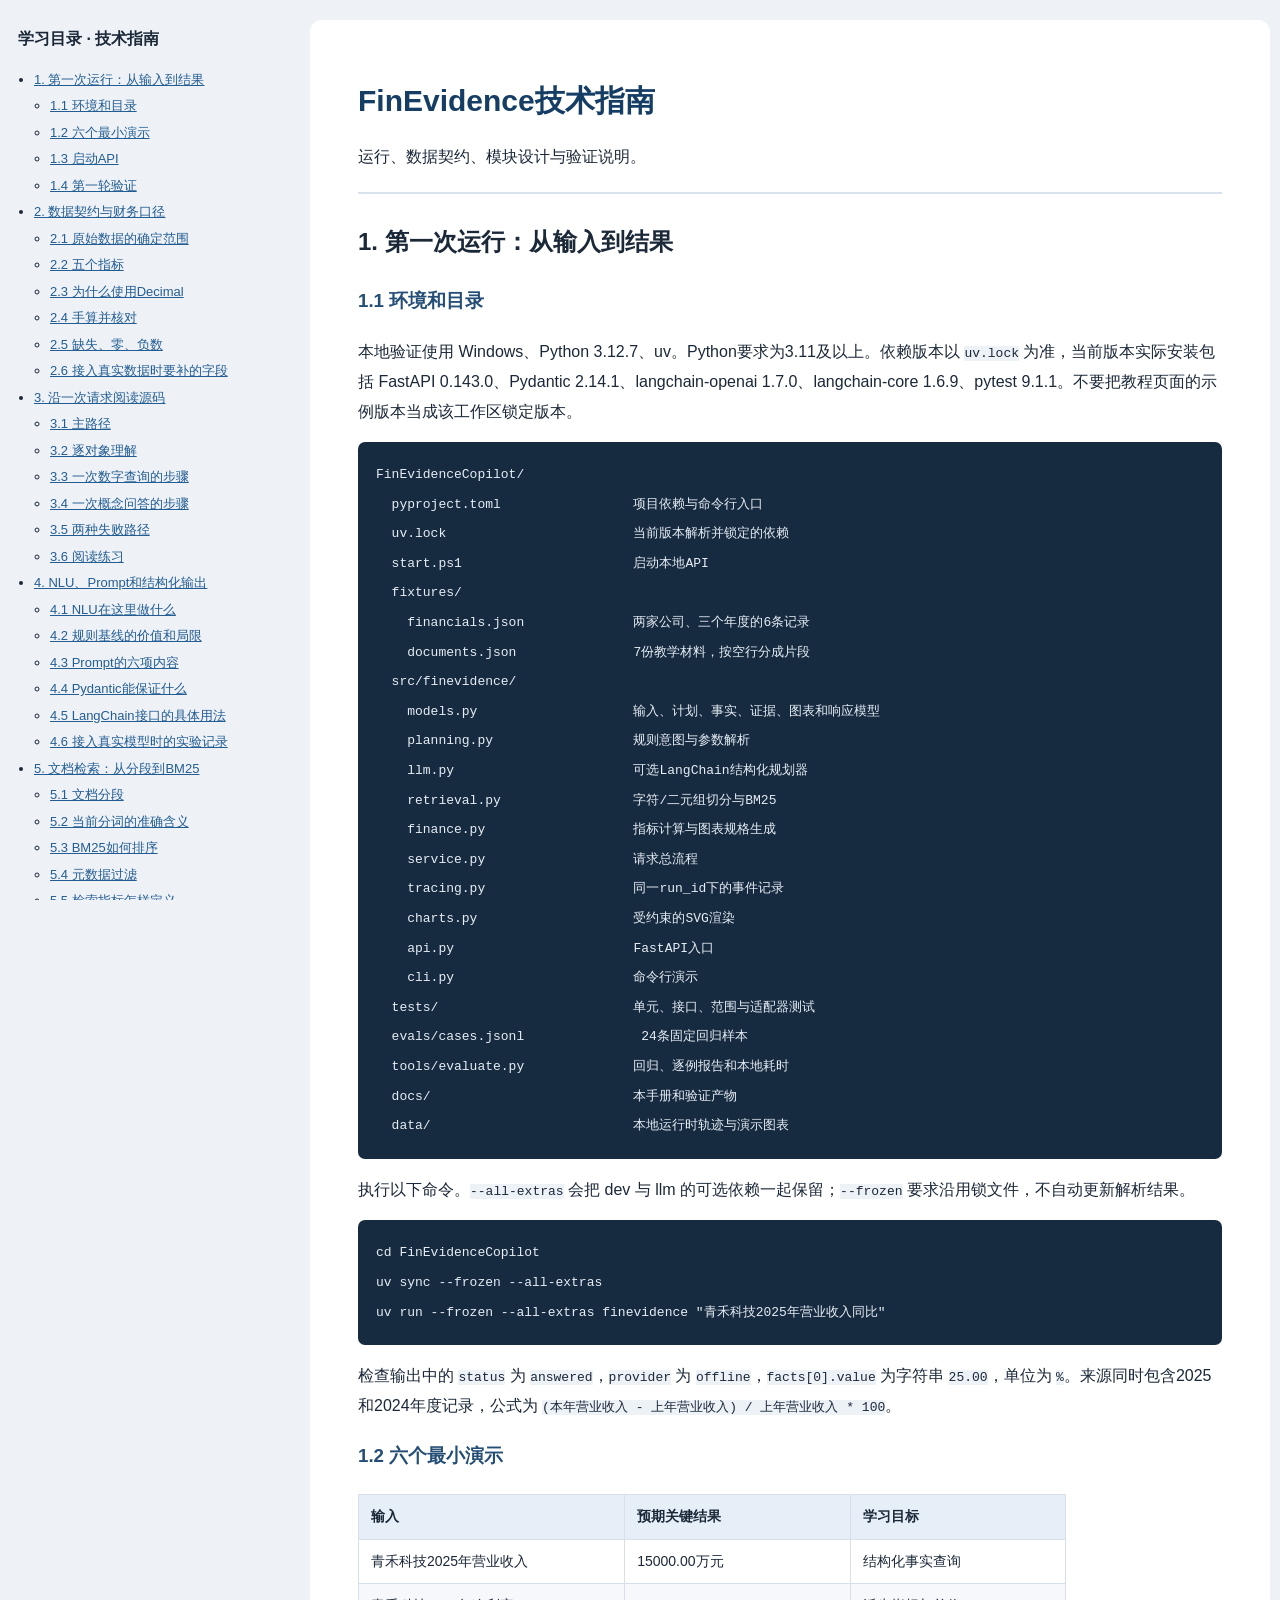
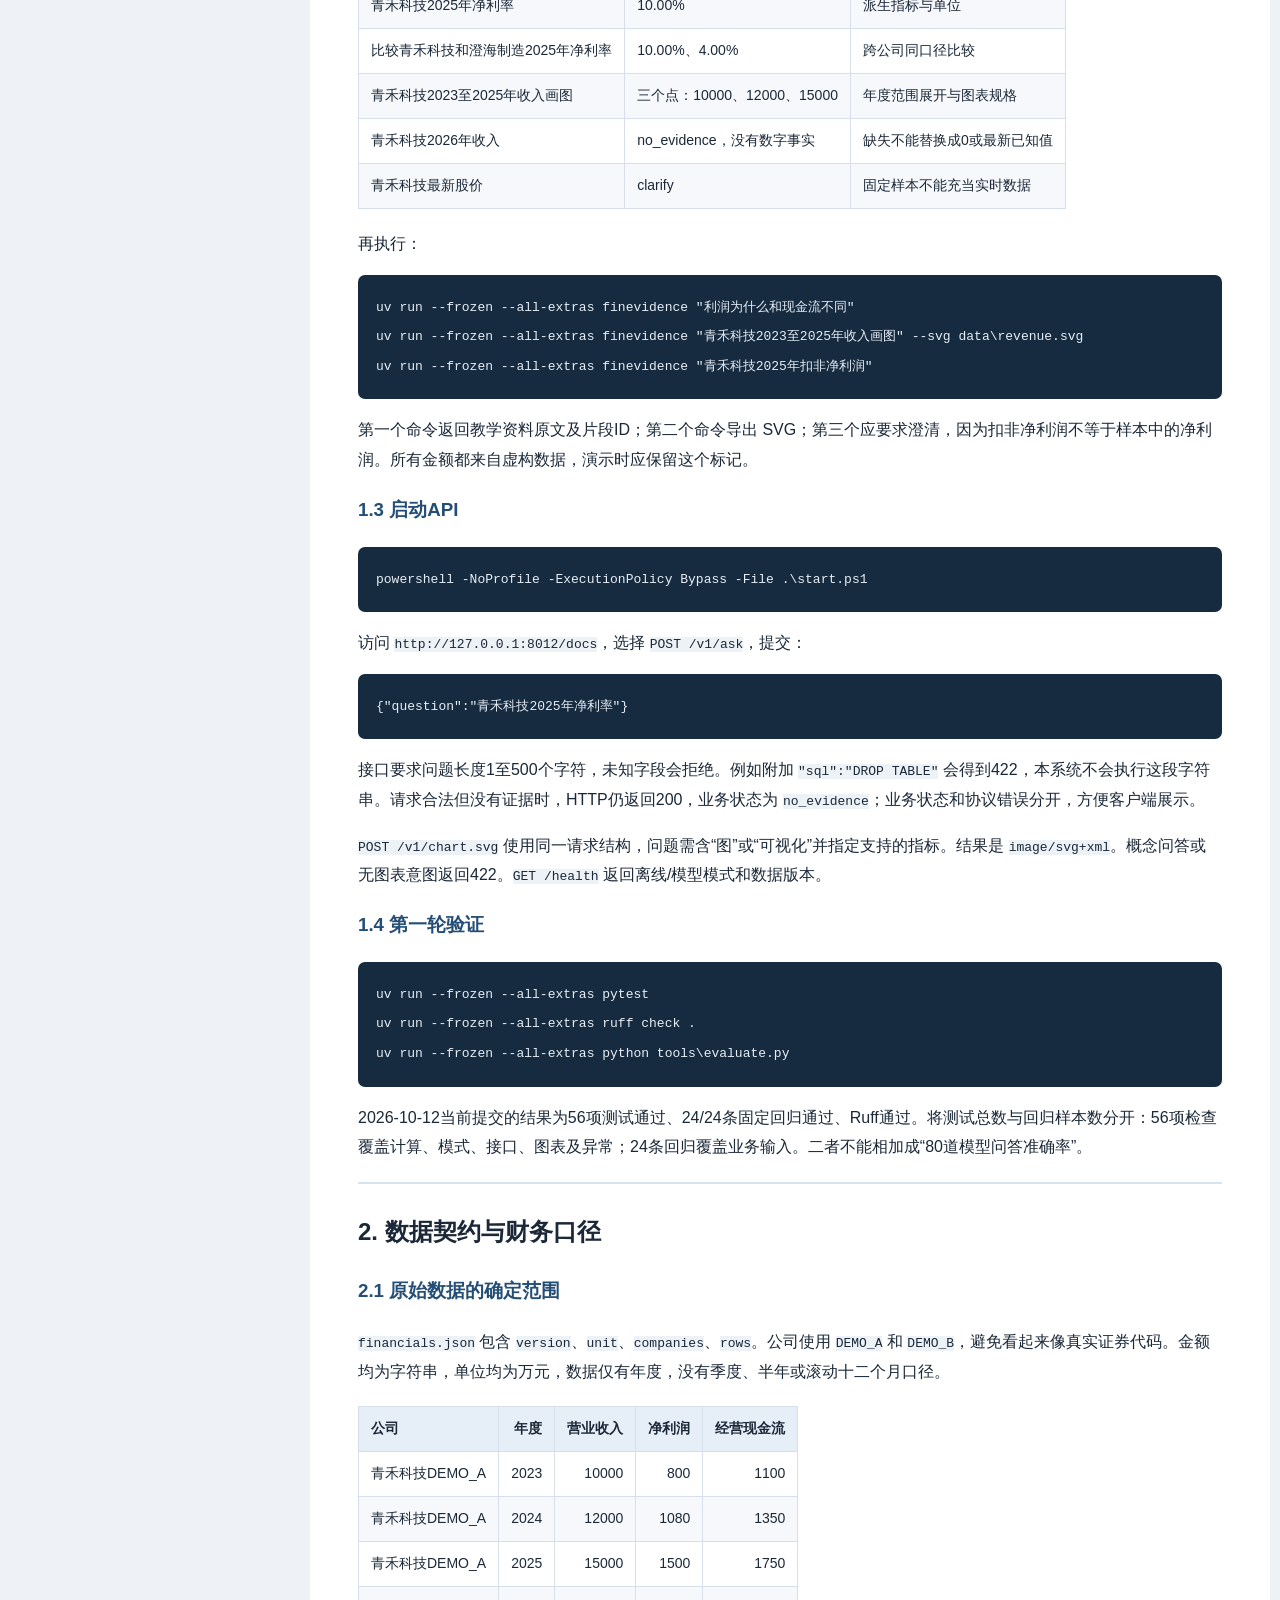
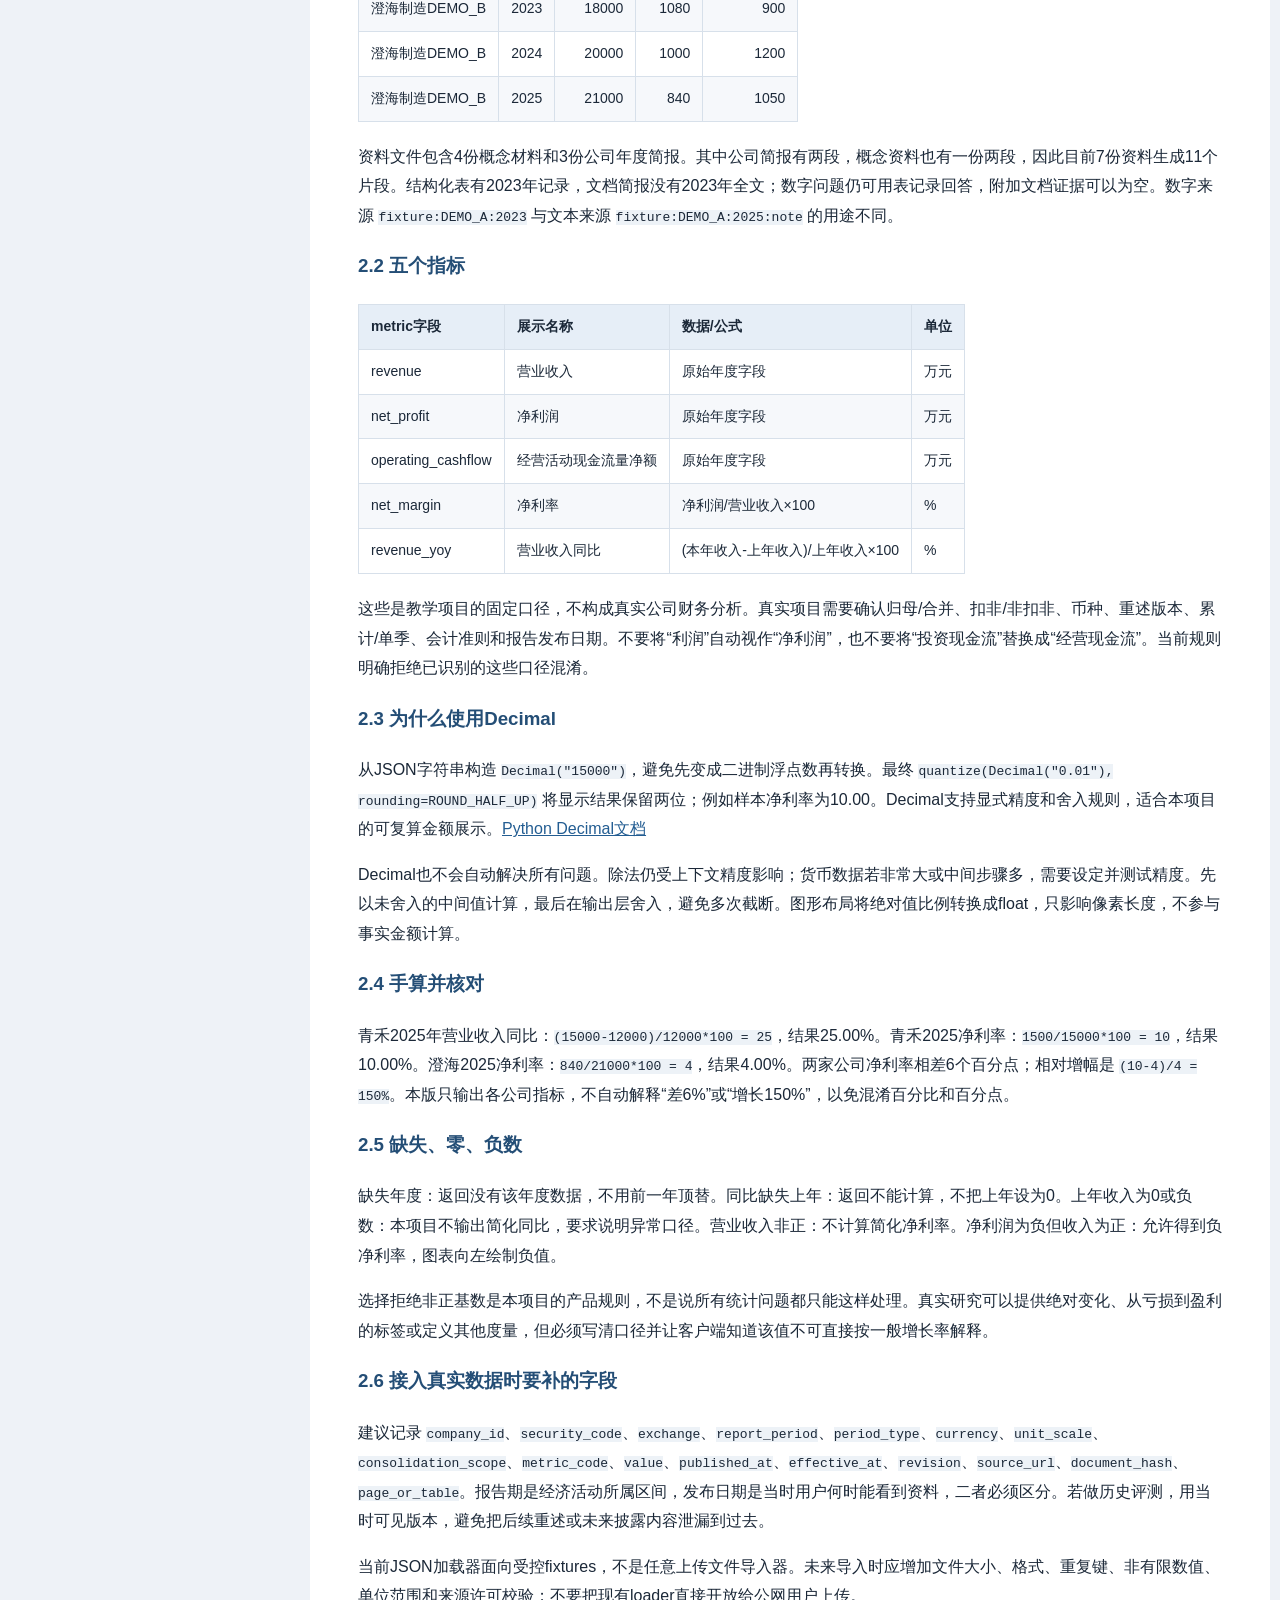
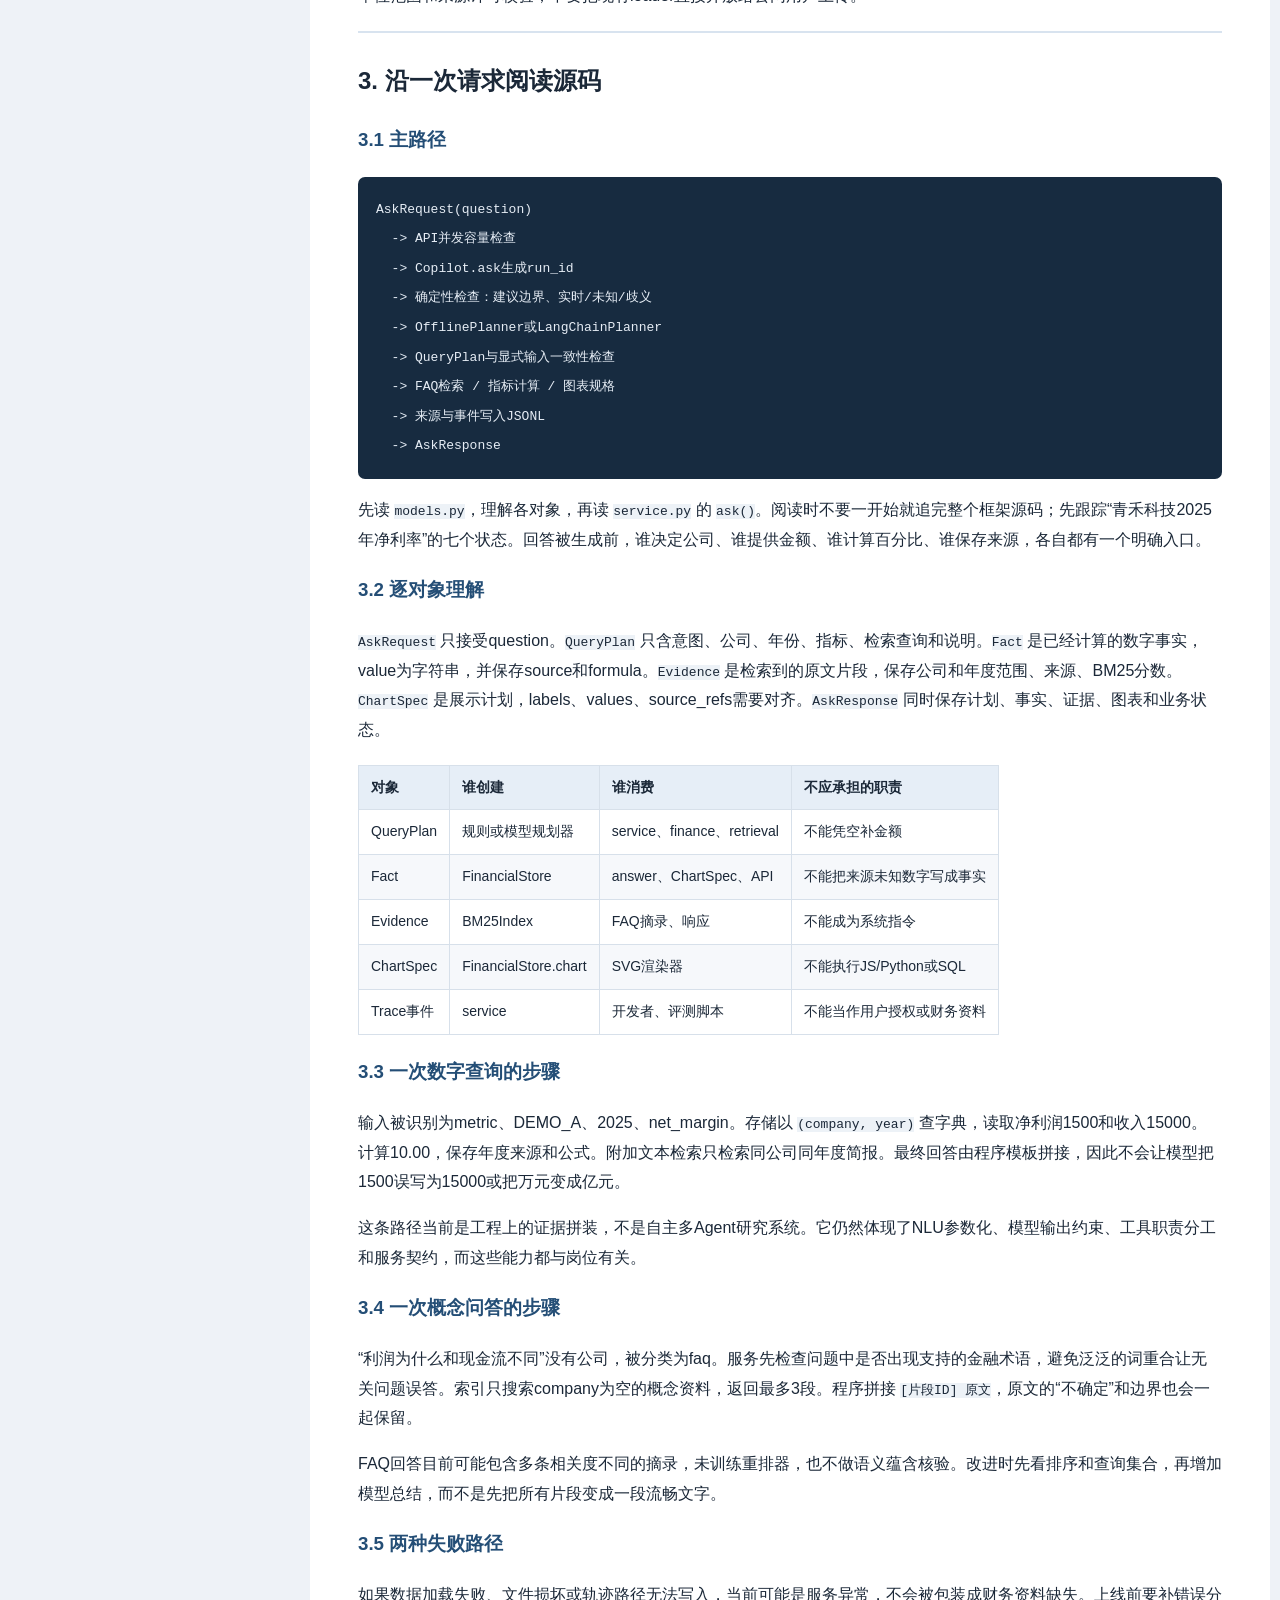
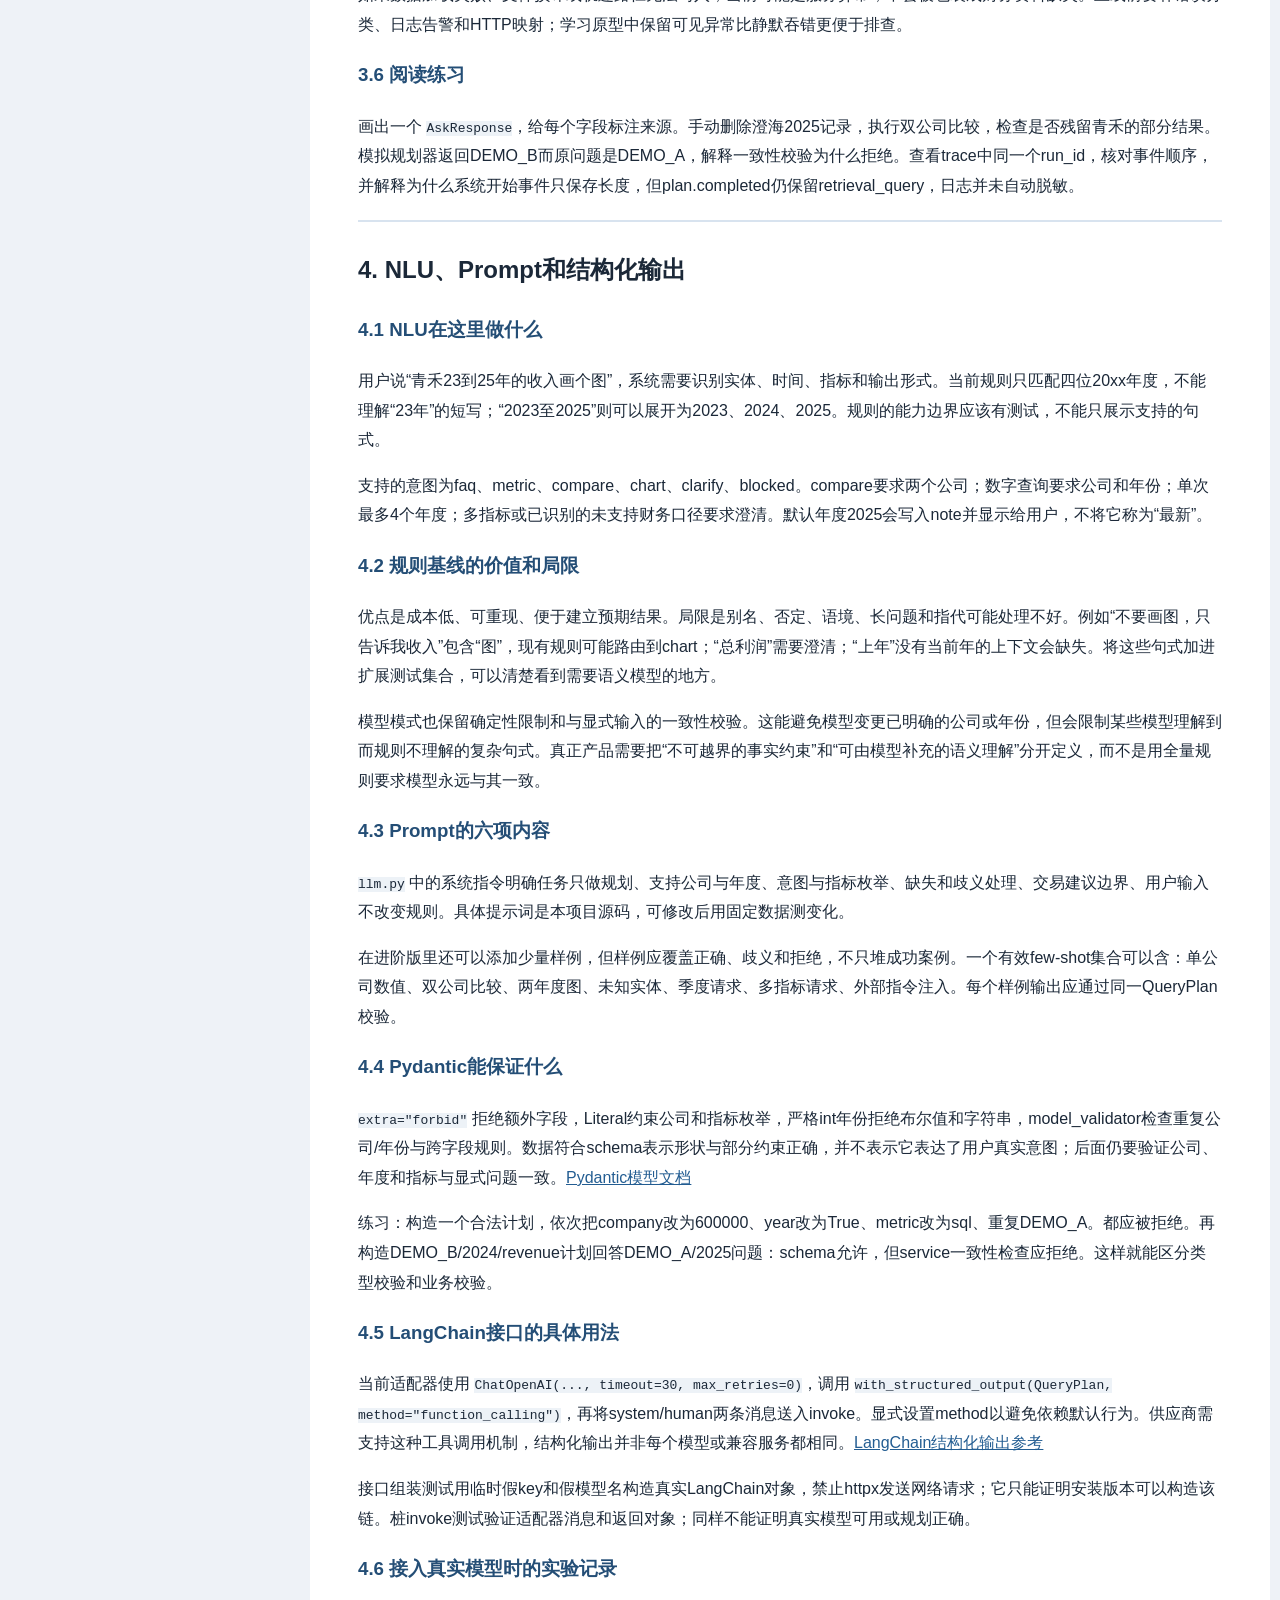
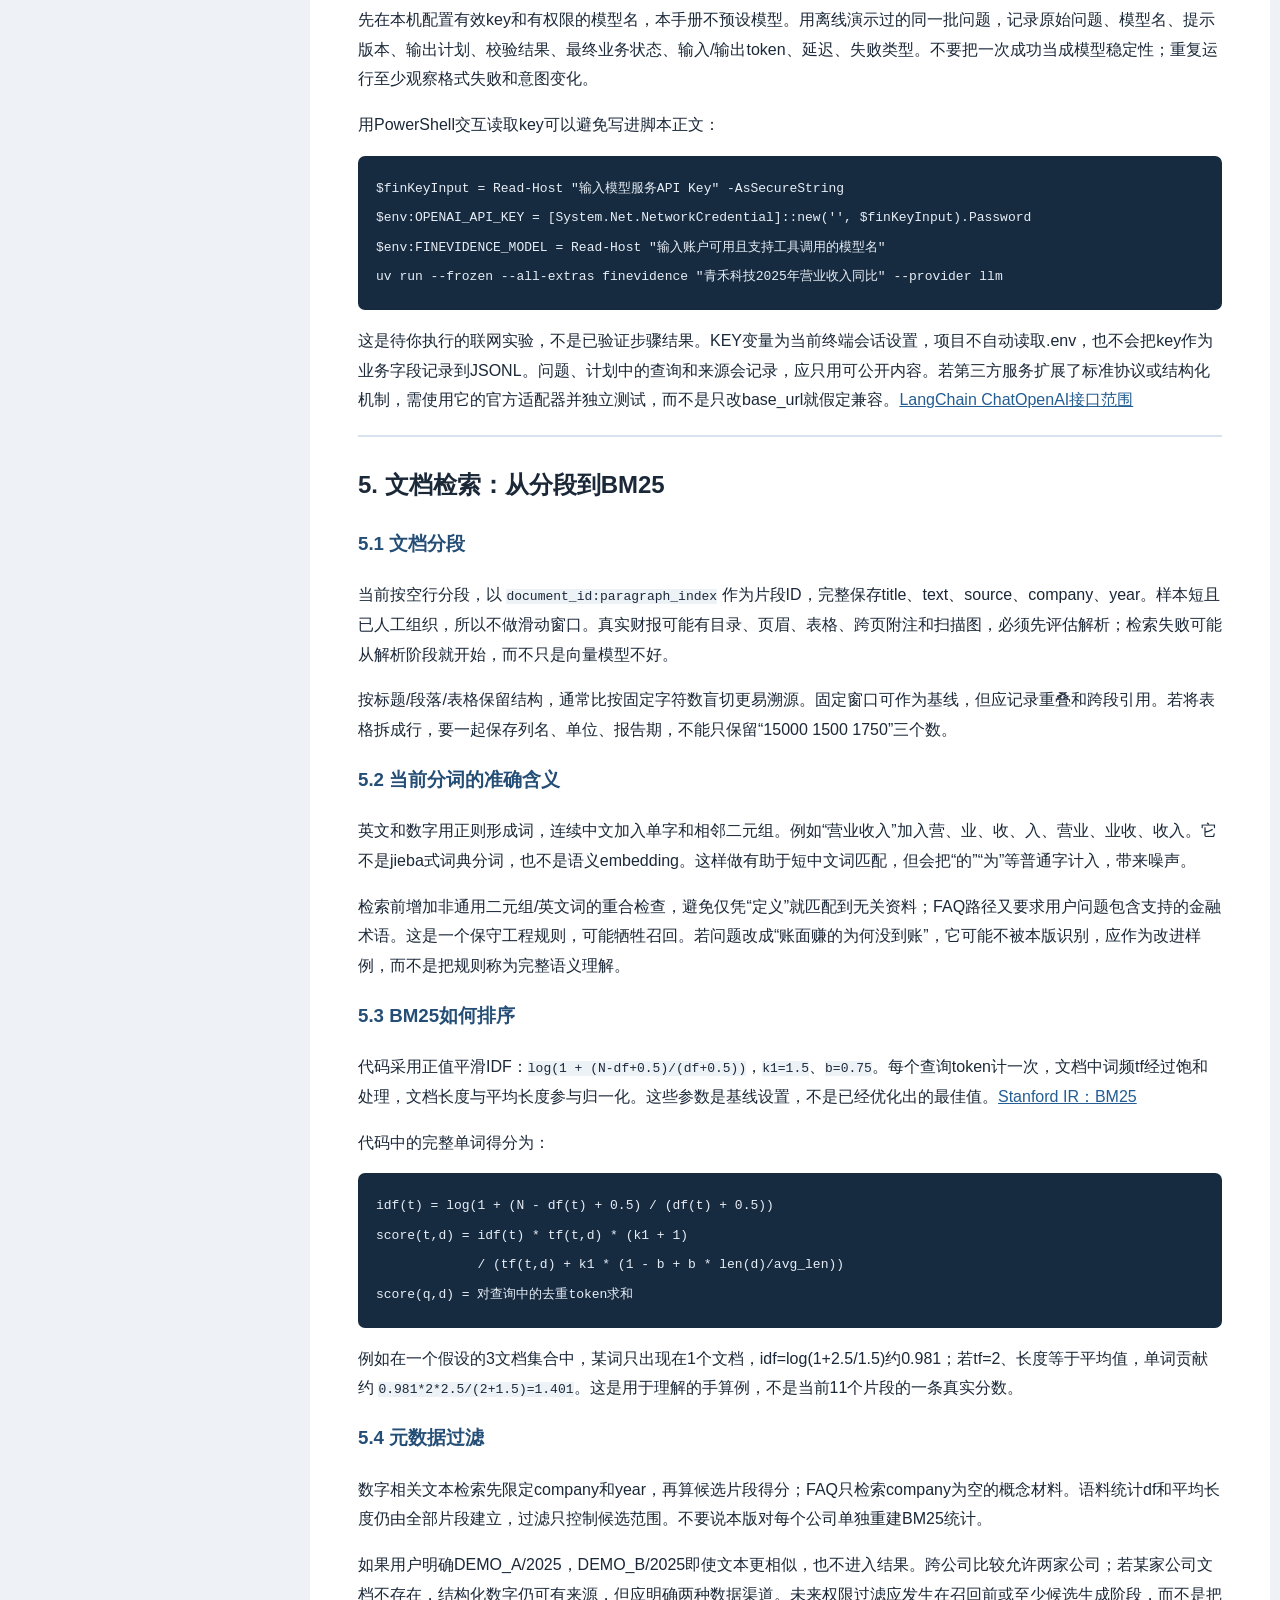
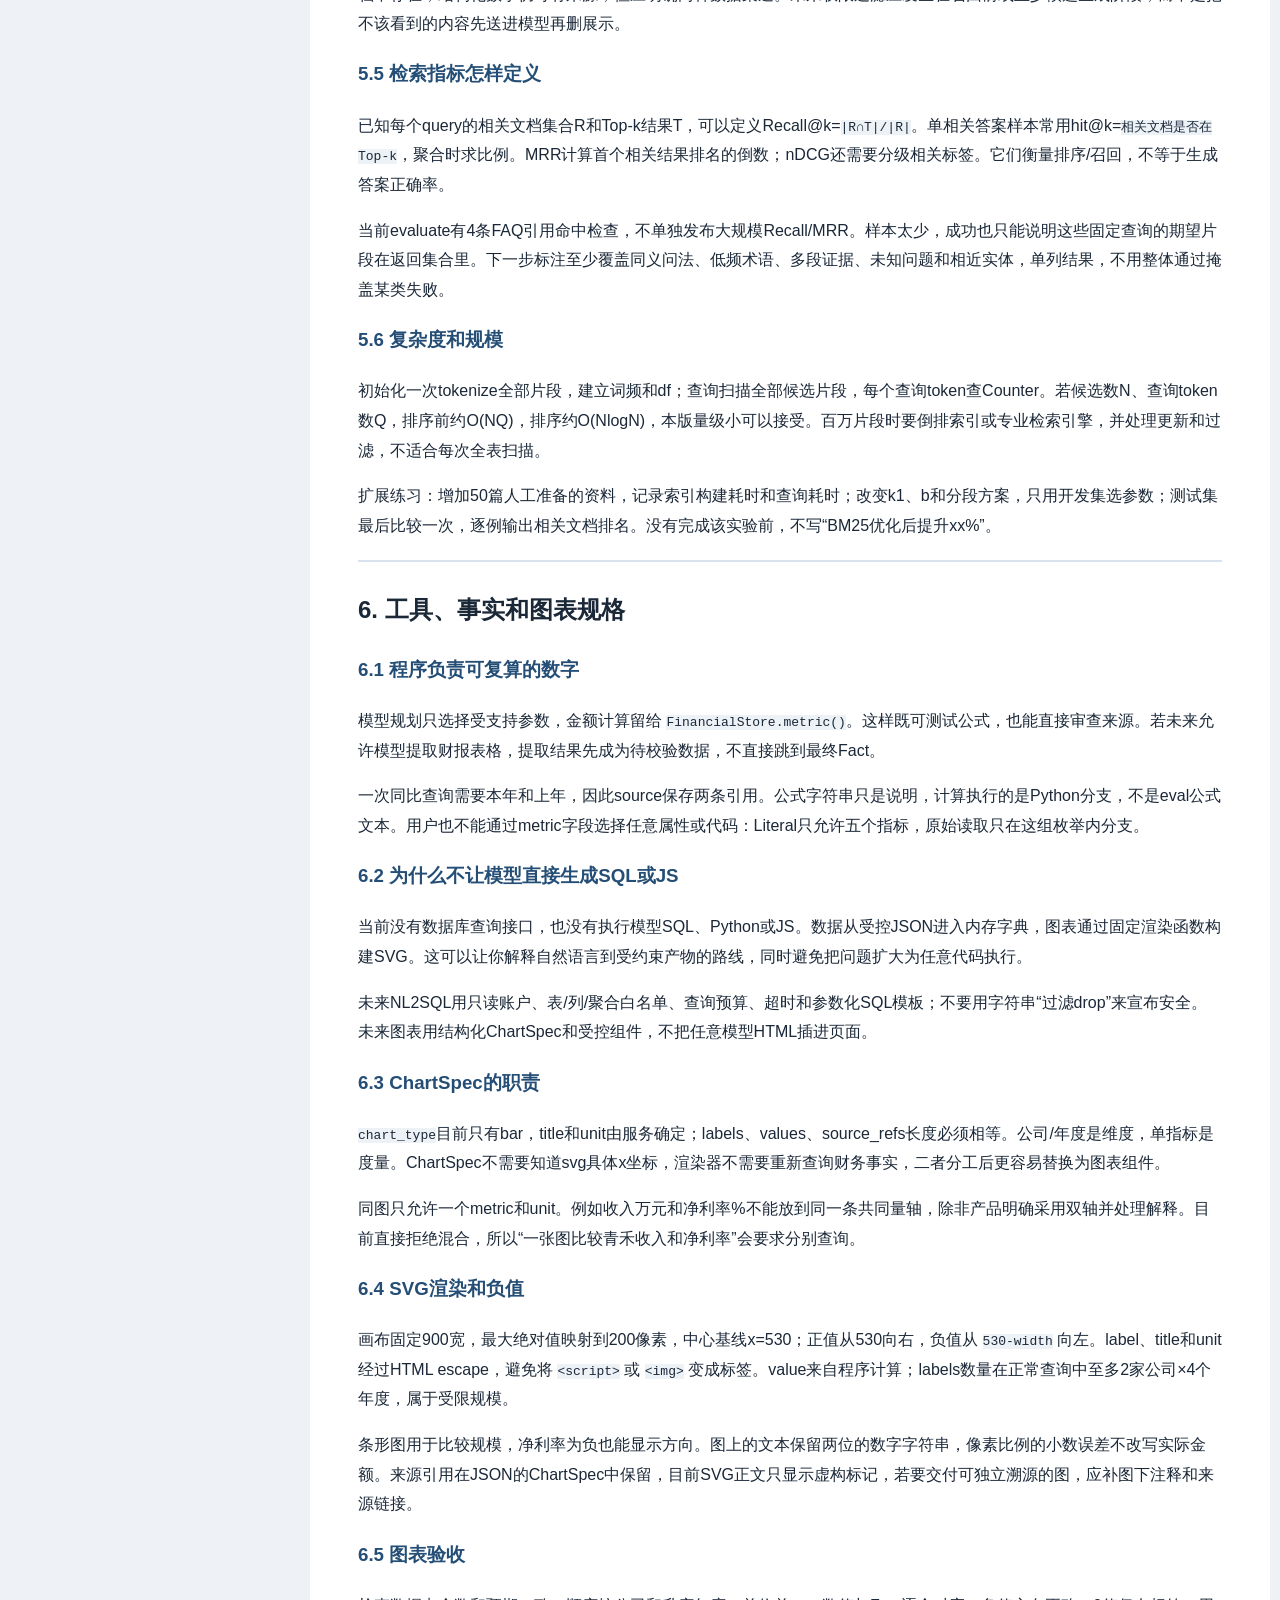
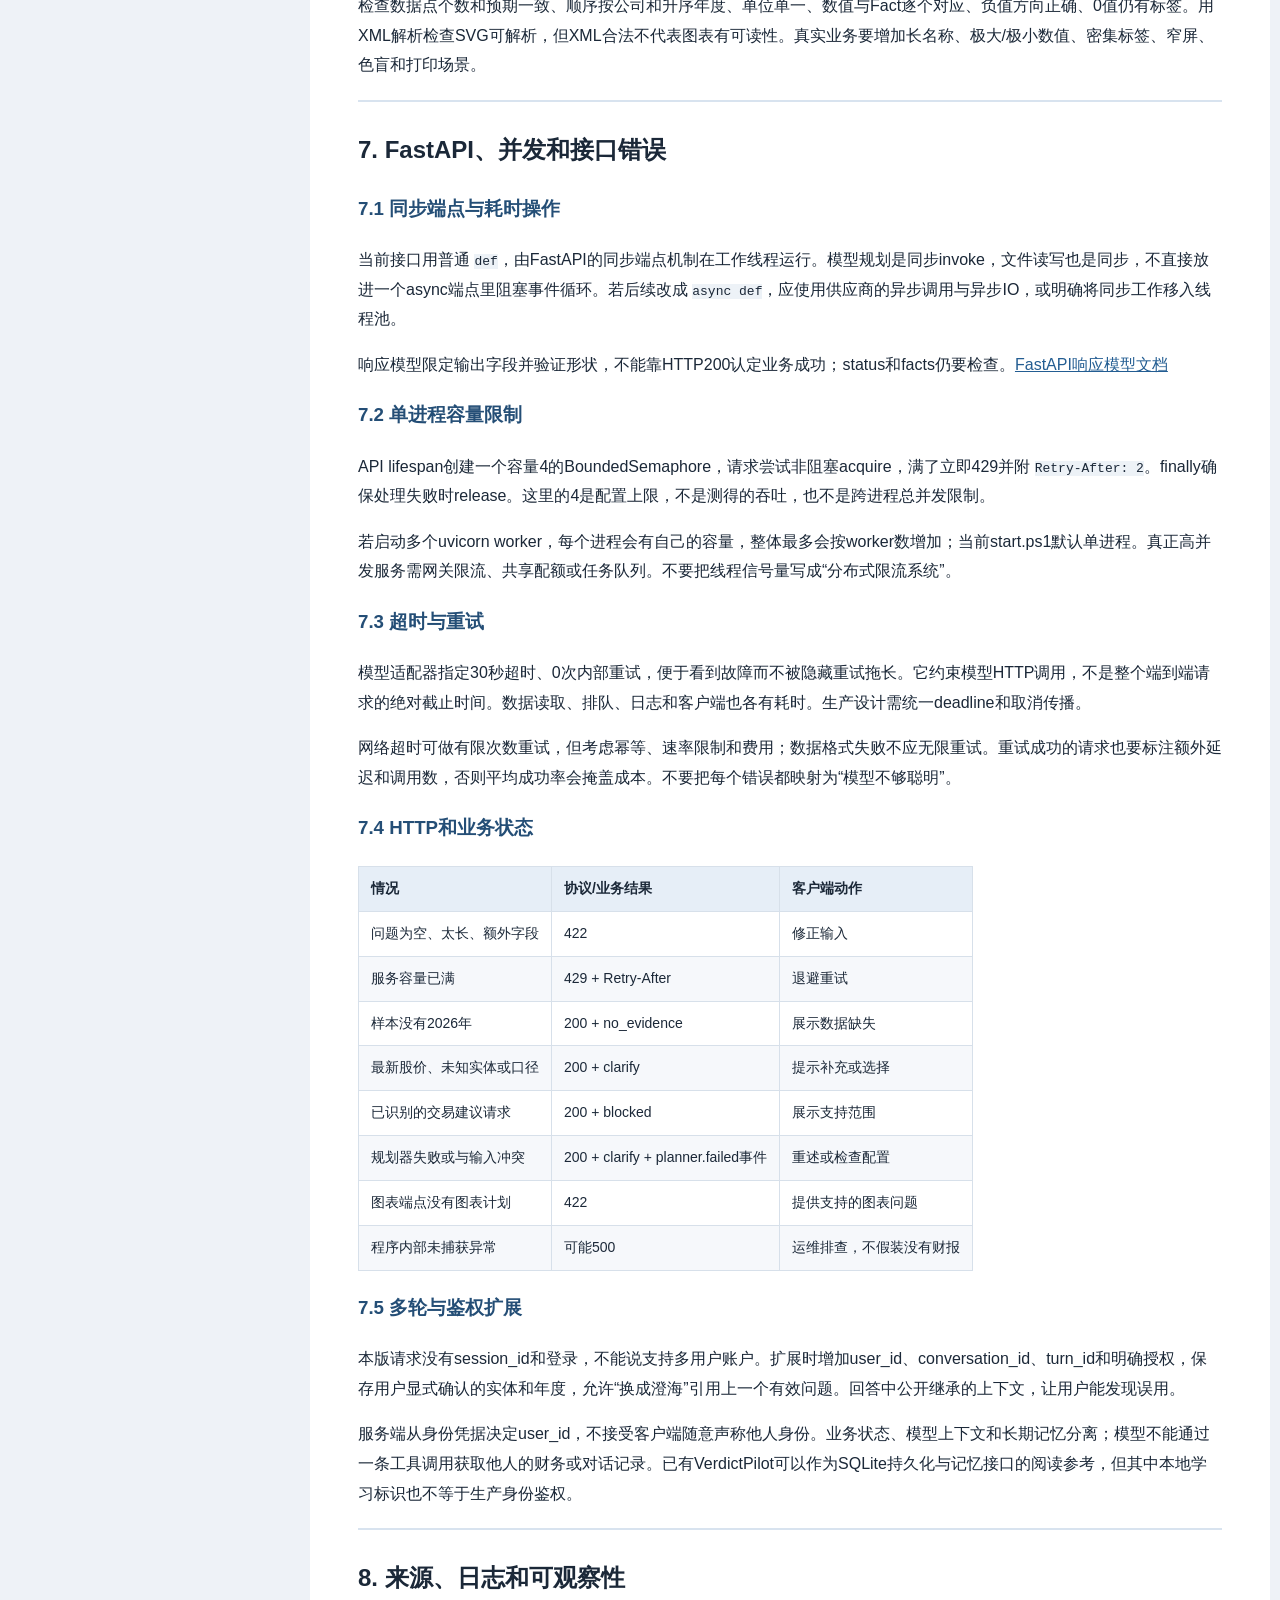
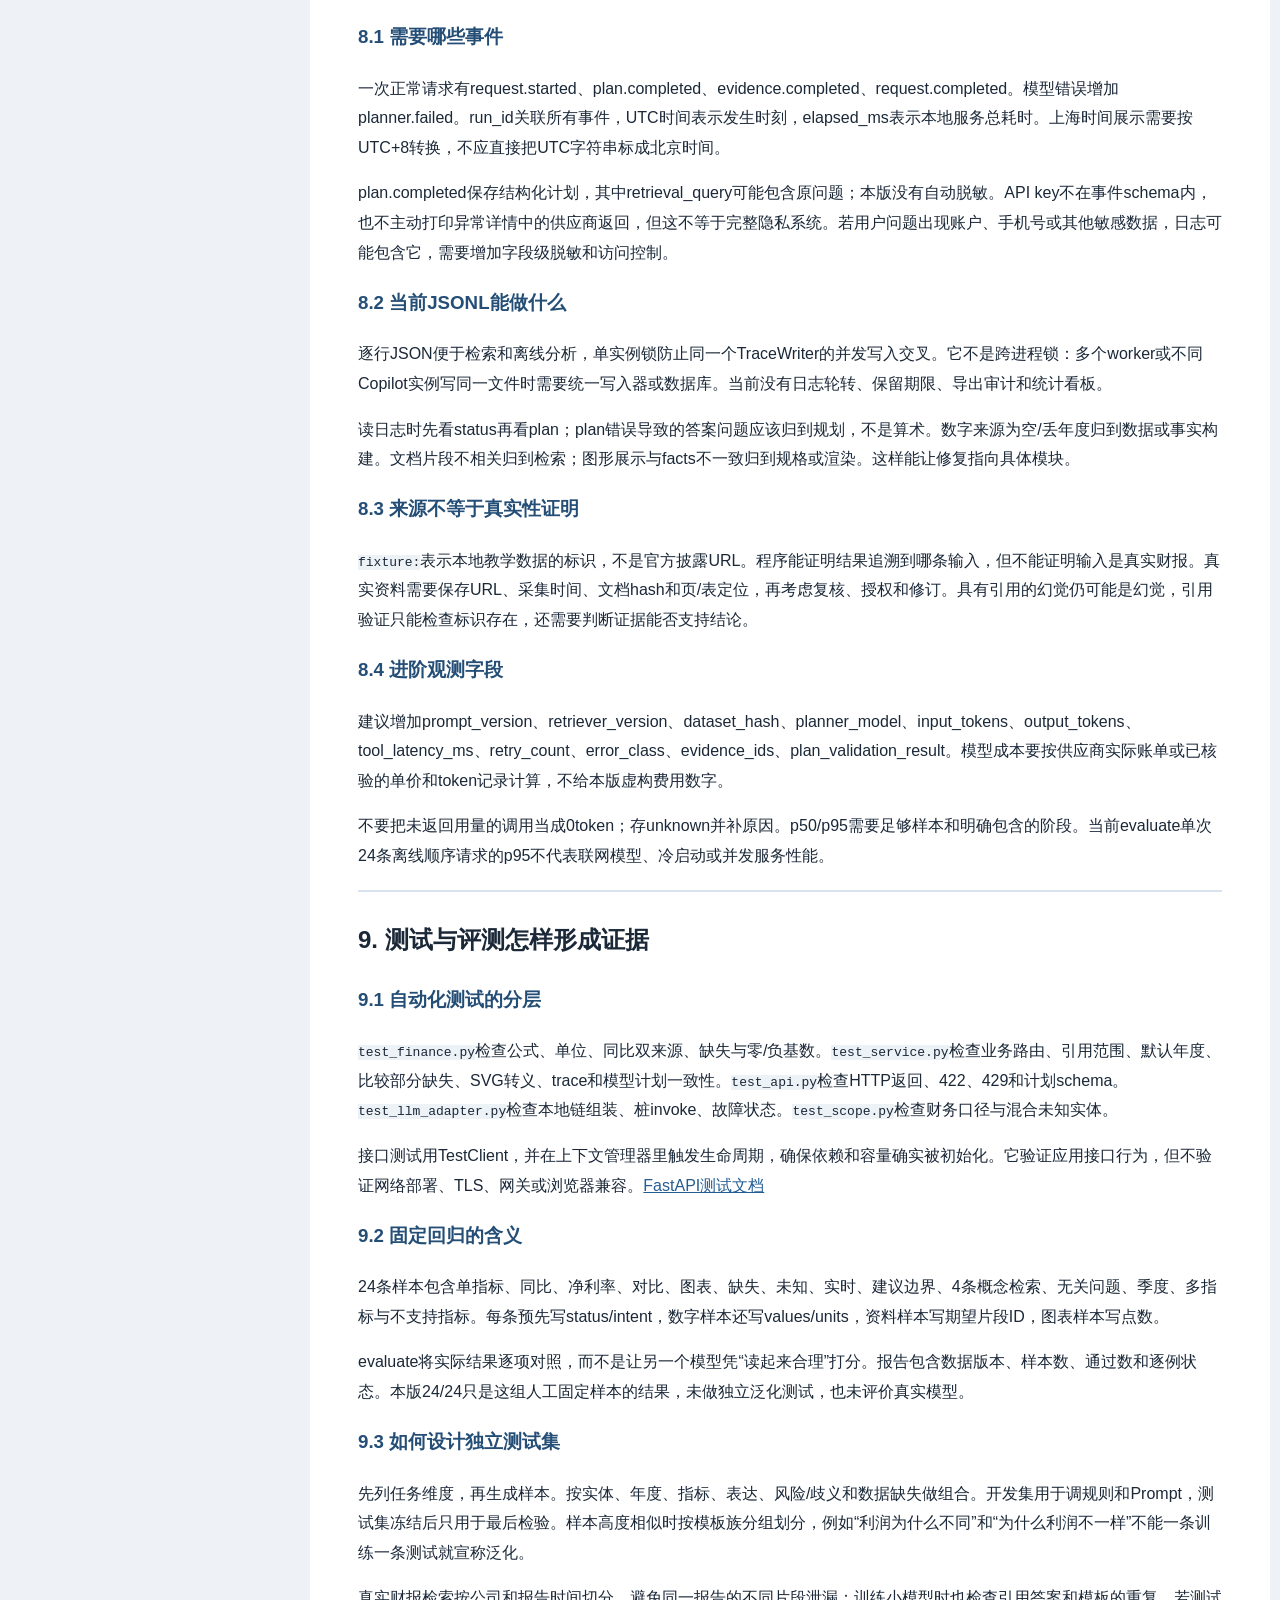
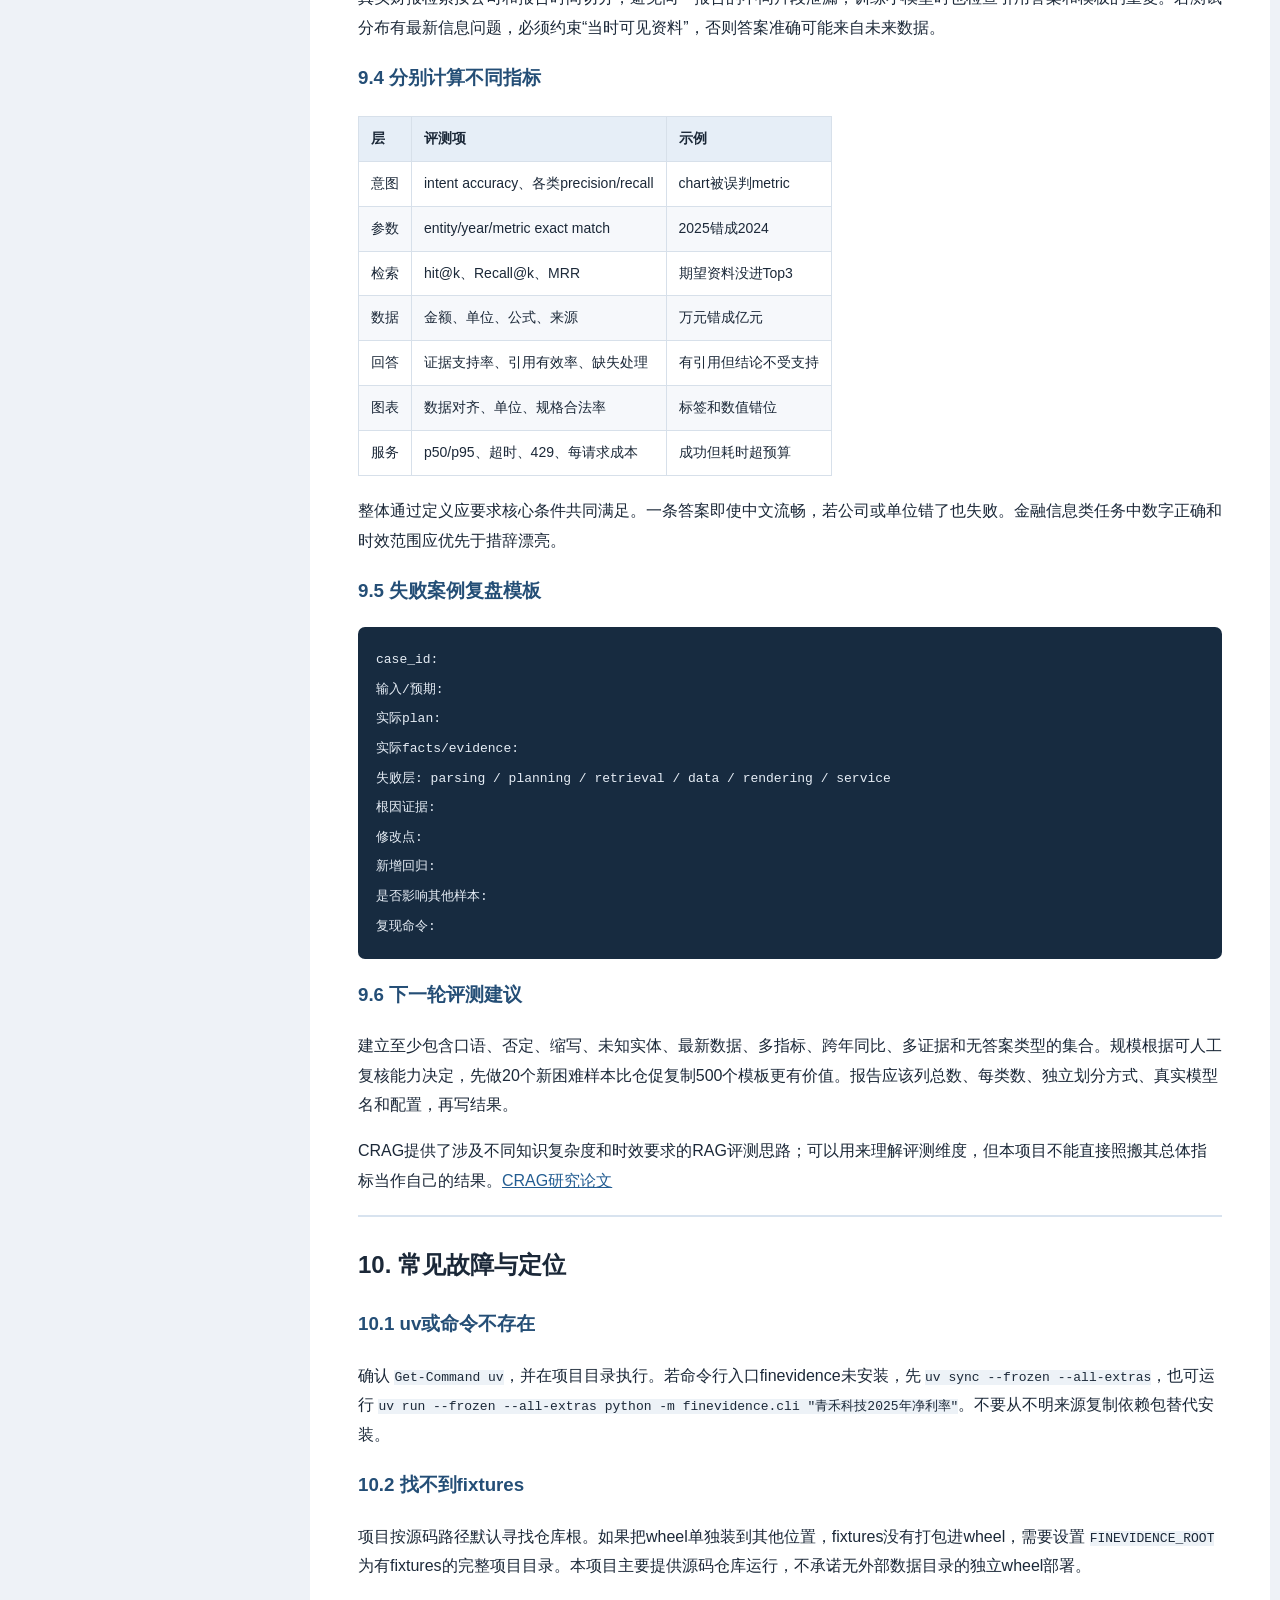
==== docs/guide.html @ 4b79a21c "Initial source release" ====
<!doctype html><html lang="zh-CN"><head><meta charset="utf-8"><meta name="viewport" content="width=device-width,initial-scale=1"><title>FinEvidence技术指南</title><style>
body{margin:0;background:#eef2f7;color:#1b2838;font:16px/1.85 'Microsoft YaHei',sans-serif}
.layout{display:grid;grid-template-columns:300px minmax(0,1000px);max-width:1380px;margin:auto}
nav{position:sticky;top:0;height:100vh;overflow:auto;padding:24px 18px;box-sizing:border-box}
nav ul{padding-left:16px}nav li{margin:7px 0;font-size:13px;line-height:1.5}
main{background:white;margin:20px 10px;padding:40px 48px;border-radius:12px;min-width:0}
h1{font-size:30px;line-height:1.4;color:#163e65}h2{border-top:2px solid #d8e3ef;padding-top:26px}
h3{color:#244e76}a{color:#235d92}code{font:13px/1.7 Consolas,monospace;background:#edf2f7}
pre{background:#172b40;color:#e6edf5;overflow:auto;padding:18px;border-radius:7px}
pre code{background:transparent;color:inherit;white-space:pre}
table{display:block;overflow:auto;border-collapse:collapse;font-size:14px;margin:20px 0}
td,th{border:1px solid #d7e0ea;padding:9px 12px;vertical-align:top}
th{background:#e6eef7;text-align:left}tr:nth-child(even){background:#f6f8fb}
@media(max-width:1000px){.layout{display:block}nav{position:relative;height:auto}
main{padding:22px;margin:0}nav .toc>ul>li>ul{display:none}}
@media print{body{font-size:10pt;background:white}nav{display:none}.layout{display:block}
main{padding:0;margin:0}h2,h3{break-after:avoid}pre{white-space:pre-wrap;overflow:visible}
pre code{white-space:pre-wrap}table{font-size:8pt;display:table;width:100%}tr{break-inside:avoid}}
</style></head><body><div class="layout"><nav><strong>学习目录 · 技术指南</strong><div class="toc">
<ul>
<li><a href="#1">1. 第一次运行：从输入到结果</a><ul>
<li><a href="#11">1.1 环境和目录</a></li>
<li><a href="#12">1.2 六个最小演示</a></li>
<li><a href="#13-api">1.3 启动API</a></li>
<li><a href="#14">1.4 第一轮验证</a></li>
</ul>
</li>
<li><a href="#2">2. 数据契约与财务口径</a><ul>
<li><a href="#21">2.1 原始数据的确定范围</a></li>
<li><a href="#22">2.2 五个指标</a></li>
<li><a href="#23-decimal">2.3 为什么使用Decimal</a></li>
<li><a href="#24">2.4 手算并核对</a></li>
<li><a href="#25">2.5 缺失、零、负数</a></li>
<li><a href="#26">2.6 接入真实数据时要补的字段</a></li>
</ul>
</li>
<li><a href="#3">3. 沿一次请求阅读源码</a><ul>
<li><a href="#31">3.1 主路径</a></li>
<li><a href="#32">3.2 逐对象理解</a></li>
<li><a href="#33">3.3 一次数字查询的步骤</a></li>
<li><a href="#34">3.4 一次概念问答的步骤</a></li>
<li><a href="#35">3.5 两种失败路径</a></li>
<li><a href="#36">3.6 阅读练习</a></li>
</ul>
</li>
<li><a href="#4-nluprompt">4. NLU、Prompt和结构化输出</a><ul>
<li><a href="#41-nlu">4.1 NLU在这里做什么</a></li>
<li><a href="#42">4.2 规则基线的价值和局限</a></li>
<li><a href="#43-prompt">4.3 Prompt的六项内容</a></li>
<li><a href="#44-pydantic">4.4 Pydantic能保证什么</a></li>
<li><a href="#45-langchain">4.5 LangChain接口的具体用法</a></li>
<li><a href="#46">4.6 接入真实模型时的实验记录</a></li>
</ul>
</li>
<li><a href="#5-bm25">5. 文档检索：从分段到BM25</a><ul>
<li><a href="#51">5.1 文档分段</a></li>
<li><a href="#52">5.2 当前分词的准确含义</a></li>
<li><a href="#53-bm25">5.3 BM25如何排序</a></li>
<li><a href="#54">5.4 元数据过滤</a></li>
<li><a href="#55">5.5 检索指标怎样定义</a></li>
<li><a href="#56">5.6 复杂度和规模</a></li>
</ul>
</li>
<li><a href="#6">6. 工具、事实和图表规格</a><ul>
<li><a href="#61">6.1 程序负责可复算的数字</a></li>
<li><a href="#62-sqljs">6.2 为什么不让模型直接生成SQL或JS</a></li>
<li><a href="#63-chartspec">6.3 ChartSpec的职责</a></li>
<li><a href="#64-svg">6.4 SVG渲染和负值</a></li>
<li><a href="#65">6.5 图表验收</a></li>
</ul>
</li>
<li><a href="#7-fastapi">7. FastAPI、并发和接口错误</a><ul>
<li><a href="#71">7.1 同步端点与耗时操作</a></li>
<li><a href="#72">7.2 单进程容量限制</a></li>
<li><a href="#73">7.3 超时与重试</a></li>
<li><a href="#74-http">7.4 HTTP和业务状态</a></li>
<li><a href="#75">7.5 多轮与鉴权扩展</a></li>
</ul>
</li>
<li><a href="#8">8. 来源、日志和可观察性</a><ul>
<li><a href="#81">8.1 需要哪些事件</a></li>
<li><a href="#82-jsonl">8.2 当前JSONL能做什么</a></li>
<li><a href="#83">8.3 来源不等于真实性证明</a></li>
<li><a href="#84">8.4 进阶观测字段</a></li>
</ul>
</li>
<li><a href="#9">9. 测试与评测怎样形成证据</a><ul>
<li><a href="#91">9.1 自动化测试的分层</a></li>
<li><a href="#92">9.2 固定回归的含义</a></li>
<li><a href="#93">9.3 如何设计独立测试集</a></li>
<li><a href="#94">9.4 分别计算不同指标</a></li>
<li><a href="#95">9.5 失败案例复盘模板</a></li>
<li><a href="#96">9.6 下一轮评测建议</a></li>
</ul>
</li>
<li><a href="#10">10. 常见故障与定位</a><ul>
<li><a href="#101-uv">10.1 uv或命令不存在</a></li>
<li><a href="#102-fixtures">10.2 找不到fixtures</a></li>
<li><a href="#103-8012">10.3 端口8012占用</a></li>
<li><a href="#104-apioffline">10.4 API仍显示offline</a></li>
<li><a href="#105-clarify">10.5 模型模式返回clarify</a></li>
<li><a href="#106">10.6 数值看起来不对</a></li>
<li><a href="#107">10.7 检索答非所问</a></li>
<li><a href="#108">10.8 图表未生成</a></li>
<li><a href="#109">10.9 测试通过但演示失败</a></li>
</ul>
</li>
<li><a href="#11_1">11. 官方资料索引与使用边界</a></li>
</ul>
</div>
</nav><main><h1 id="finevidence">FinEvidence技术指南</h1>
<p>运行、数据契约、模块设计与验证说明。</p>
<h2 id="1">1. 第一次运行：从输入到结果</h2>
<h3 id="11">1.1 环境和目录</h3>
<p>本地验证使用 Windows、Python 3.12.7、uv。Python要求为3.11及以上。依赖版本以 <code>uv.lock</code> 为准，当前版本实际安装包括 FastAPI 0.143.0、Pydantic 2.14.1、langchain-openai 1.7.0、langchain-core 1.6.9、pytest 9.1.1。不要把教程页面的示例版本当成该工作区锁定版本。</p>
<pre><code class="language-text">FinEvidenceCopilot/
  pyproject.toml                 项目依赖与命令行入口
  uv.lock                        当前版本解析并锁定的依赖
  start.ps1                      启动本地API
  fixtures/
    financials.json              两家公司、三个年度的6条记录
    documents.json               7份教学材料，按空行分成片段
  src/finevidence/
    models.py                    输入、计划、事实、证据、图表和响应模型
    planning.py                  规则意图与参数解析
    llm.py                       可选LangChain结构化规划器
    retrieval.py                 字符/二元组切分与BM25
    finance.py                   指标计算与图表规格生成
    service.py                   请求总流程
    tracing.py                   同一run_id下的事件记录
    charts.py                    受约束的SVG渲染
    api.py                       FastAPI入口
    cli.py                       命令行演示
  tests/                         单元、接口、范围与适配器测试
  evals/cases.jsonl               24条固定回归样本
  tools/evaluate.py              回归、逐例报告和本地耗时
  docs/                          本手册和验证产物
  data/                          本地运行时轨迹与演示图表
</code></pre>
<p>执行以下命令。<code>--all-extras</code> 会把 dev 与 llm 的可选依赖一起保留；<code>--frozen</code> 要求沿用锁文件，不自动更新解析结果。</p>
<pre><code class="language-powershell">cd FinEvidenceCopilot
uv sync --frozen --all-extras
uv run --frozen --all-extras finevidence &quot;青禾科技2025年营业收入同比&quot;
</code></pre>
<p>检查输出中的 <code>status</code> 为 <code>answered</code>，<code>provider</code> 为 <code>offline</code>，<code>facts[0].value</code> 为字符串 <code>25.00</code>，单位为 <code>%</code>。来源同时包含2025和2024年度记录，公式为 <code>(本年营业收入 - 上年营业收入) / 上年营业收入 * 100</code>。</p>
<h3 id="12">1.2 六个最小演示</h3>
<table>
<thead>
<tr>
<th>输入</th>
<th>预期关键结果</th>
<th>学习目标</th>
</tr>
</thead>
<tbody>
<tr>
<td>青禾科技2025年营业收入</td>
<td>15000.00万元</td>
<td>结构化事实查询</td>
</tr>
<tr>
<td>青禾科技2025年净利率</td>
<td>10.00%</td>
<td>派生指标与单位</td>
</tr>
<tr>
<td>比较青禾科技和澄海制造2025年净利率</td>
<td>10.00%、4.00%</td>
<td>跨公司同口径比较</td>
</tr>
<tr>
<td>青禾科技2023至2025年收入画图</td>
<td>三个点：10000、12000、15000</td>
<td>年度范围展开与图表规格</td>
</tr>
<tr>
<td>青禾科技2026年收入</td>
<td>no_evidence，没有数字事实</td>
<td>缺失不能替换成0或最新已知值</td>
</tr>
<tr>
<td>青禾科技最新股价</td>
<td>clarify</td>
<td>固定样本不能充当实时数据</td>
</tr>
</tbody>
</table>
<p>再执行：</p>
<pre><code class="language-powershell">uv run --frozen --all-extras finevidence &quot;利润为什么和现金流不同&quot;
uv run --frozen --all-extras finevidence &quot;青禾科技2023至2025年收入画图&quot; --svg data\revenue.svg
uv run --frozen --all-extras finevidence &quot;青禾科技2025年扣非净利润&quot;
</code></pre>
<p>第一个命令返回教学资料原文及片段ID；第二个命令导出 SVG；第三个应要求澄清，因为扣非净利润不等于样本中的净利润。所有金额都来自虚构数据，演示时应保留这个标记。</p>
<h3 id="13-api">1.3 启动API</h3>
<pre><code class="language-powershell">powershell -NoProfile -ExecutionPolicy Bypass -File .\start.ps1
</code></pre>
<p>访问 <code>http://127.0.0.1:8012/docs</code>，选择 <code>POST /v1/ask</code>，提交：</p>
<pre><code class="language-json">{&quot;question&quot;:&quot;青禾科技2025年净利率&quot;}
</code></pre>
<p>接口要求问题长度1至500个字符，未知字段会拒绝。例如附加 <code>"sql":"DROP TABLE"</code> 会得到422，本系统不会执行这段字符串。请求合法但没有证据时，HTTP仍返回200，业务状态为 <code>no_evidence</code>；业务状态和协议错误分开，方便客户端展示。</p>
<p><code>POST /v1/chart.svg</code> 使用同一请求结构，问题需含“图”或“可视化”并指定支持的指标。结果是 <code>image/svg+xml</code>。概念问答或无图表意图返回422。<code>GET /health</code> 返回离线/模型模式和数据版本。</p>
<h3 id="14">1.4 第一轮验证</h3>
<pre><code class="language-powershell">uv run --frozen --all-extras pytest
uv run --frozen --all-extras ruff check .
uv run --frozen --all-extras python tools\evaluate.py
</code></pre>
<p>2026-10-12当前提交的结果为56项测试通过、24/24条固定回归通过、Ruff通过。将测试总数与回归样本数分开：56项检查覆盖计算、模式、接口、图表及异常；24条回归覆盖业务输入。二者不能相加成“80道模型问答准确率”。</p>
<h2 id="2">2. 数据契约与财务口径</h2>
<h3 id="21">2.1 原始数据的确定范围</h3>
<p><code>financials.json</code> 包含 <code>version</code>、<code>unit</code>、<code>companies</code>、<code>rows</code>。公司使用 <code>DEMO_A</code> 和 <code>DEMO_B</code>，避免看起来像真实证券代码。金额均为字符串，单位均为万元，数据仅有年度，没有季度、半年或滚动十二个月口径。</p>
<table>
<thead>
<tr>
<th>公司</th>
<th style="text-align: right;">年度</th>
<th style="text-align: right;">营业收入</th>
<th style="text-align: right;">净利润</th>
<th style="text-align: right;">经营现金流</th>
</tr>
</thead>
<tbody>
<tr>
<td>青禾科技DEMO_A</td>
<td style="text-align: right;">2023</td>
<td style="text-align: right;">10000</td>
<td style="text-align: right;">800</td>
<td style="text-align: right;">1100</td>
</tr>
<tr>
<td>青禾科技DEMO_A</td>
<td style="text-align: right;">2024</td>
<td style="text-align: right;">12000</td>
<td style="text-align: right;">1080</td>
<td style="text-align: right;">1350</td>
</tr>
<tr>
<td>青禾科技DEMO_A</td>
<td style="text-align: right;">2025</td>
<td style="text-align: right;">15000</td>
<td style="text-align: right;">1500</td>
<td style="text-align: right;">1750</td>
</tr>
<tr>
<td>澄海制造DEMO_B</td>
<td style="text-align: right;">2023</td>
<td style="text-align: right;">18000</td>
<td style="text-align: right;">1080</td>
<td style="text-align: right;">900</td>
</tr>
<tr>
<td>澄海制造DEMO_B</td>
<td style="text-align: right;">2024</td>
<td style="text-align: right;">20000</td>
<td style="text-align: right;">1000</td>
<td style="text-align: right;">1200</td>
</tr>
<tr>
<td>澄海制造DEMO_B</td>
<td style="text-align: right;">2025</td>
<td style="text-align: right;">21000</td>
<td style="text-align: right;">840</td>
<td style="text-align: right;">1050</td>
</tr>
</tbody>
</table>
<p>资料文件包含4份概念材料和3份公司年度简报。其中公司简报有两段，概念资料也有一份两段，因此目前7份资料生成11个片段。结构化表有2023年记录，文档简报没有2023年全文；数字问题仍可用表记录回答，附加文档证据可以为空。数字来源 <code>fixture:DEMO_A:2023</code> 与文本来源 <code>fixture:DEMO_A:2025:note</code> 的用途不同。</p>
<h3 id="22">2.2 五个指标</h3>
<table>
<thead>
<tr>
<th>metric字段</th>
<th>展示名称</th>
<th>数据/公式</th>
<th>单位</th>
</tr>
</thead>
<tbody>
<tr>
<td>revenue</td>
<td>营业收入</td>
<td>原始年度字段</td>
<td>万元</td>
</tr>
<tr>
<td>net_profit</td>
<td>净利润</td>
<td>原始年度字段</td>
<td>万元</td>
</tr>
<tr>
<td>operating_cashflow</td>
<td>经营活动现金流量净额</td>
<td>原始年度字段</td>
<td>万元</td>
</tr>
<tr>
<td>net_margin</td>
<td>净利率</td>
<td>净利润/营业收入×100</td>
<td>%</td>
</tr>
<tr>
<td>revenue_yoy</td>
<td>营业收入同比</td>
<td>(本年收入-上年收入)/上年收入×100</td>
<td>%</td>
</tr>
</tbody>
</table>
<p>这些是教学项目的固定口径，不构成真实公司财务分析。真实项目需要确认归母/合并、扣非/非扣非、币种、重述版本、累计/单季、会计准则和报告发布日期。不要将“利润”自动视作“净利润”，也不要将“投资现金流”替换成“经营现金流”。当前规则明确拒绝已识别的这些口径混淆。</p>
<h3 id="23-decimal">2.3 为什么使用Decimal</h3>
<p>从JSON字符串构造 <code>Decimal("15000")</code>，避免先变成二进制浮点数再转换。最终 <code>quantize(Decimal("0.01"), rounding=ROUND_HALF_UP)</code> 将显示结果保留两位；例如样本净利率为10.00。Decimal支持显式精度和舍入规则，适合本项目的可复算金额展示。<a href="https://docs.python.org/3.12/library/decimal.html">Python Decimal文档</a></p>
<p>Decimal也不会自动解决所有问题。除法仍受上下文精度影响；货币数据若非常大或中间步骤多，需要设定并测试精度。先以未舍入的中间值计算，最后在输出层舍入，避免多次截断。图形布局将绝对值比例转换成float，只影响像素长度，不参与事实金额计算。</p>
<h3 id="24">2.4 手算并核对</h3>
<p>青禾2025年营业收入同比：<code>(15000-12000)/12000*100 = 25</code>，结果25.00%。青禾2025净利率：<code>1500/15000*100 = 10</code>，结果10.00%。澄海2025净利率：<code>840/21000*100 = 4</code>，结果4.00%。两家公司净利率相差6个百分点；相对增幅是 <code>(10-4)/4 = 150%</code>。本版只输出各公司指标，不自动解释“差6%”或“增长150%”，以免混淆百分比和百分点。</p>
<h3 id="25">2.5 缺失、零、负数</h3>
<p>缺失年度：返回没有该年度数据，不用前一年顶替。同比缺失上年：返回不能计算，不把上年设为0。上年收入为0或负数：本项目不输出简化同比，要求说明异常口径。营业收入非正：不计算简化净利率。净利润为负但收入为正：允许得到负净利率，图表向左绘制负值。</p>
<p>选择拒绝非正基数是本项目的产品规则，不是说所有统计问题都只能这样处理。真实研究可以提供绝对变化、从亏损到盈利的标签或定义其他度量，但必须写清口径并让客户端知道该值不可直接按一般增长率解释。</p>
<h3 id="26">2.6 接入真实数据时要补的字段</h3>
<p>建议记录 <code>company_id</code>、<code>security_code</code>、<code>exchange</code>、<code>report_period</code>、<code>period_type</code>、<code>currency</code>、<code>unit_scale</code>、<code>consolidation_scope</code>、<code>metric_code</code>、<code>value</code>、<code>published_at</code>、<code>effective_at</code>、<code>revision</code>、<code>source_url</code>、<code>document_hash</code>、<code>page_or_table</code>。报告期是经济活动所属区间，发布日期是当时用户何时能看到资料，二者必须区分。若做历史评测，用当时可见版本，避免把后续重述或未来披露内容泄漏到过去。</p>
<p>当前JSON加载器面向受控fixtures，不是任意上传文件导入器。未来导入时应增加文件大小、格式、重复键、非有限数值、单位范围和来源许可校验；不要把现有loader直接开放给公网用户上传。</p>
<h2 id="3">3. 沿一次请求阅读源码</h2>
<h3 id="31">3.1 主路径</h3>
<pre><code class="language-text">AskRequest(question)
  -&gt; API并发容量检查
  -&gt; Copilot.ask生成run_id
  -&gt; 确定性检查：建议边界、实时/未知/歧义
  -&gt; OfflinePlanner或LangChainPlanner
  -&gt; QueryPlan与显式输入一致性检查
  -&gt; FAQ检索 / 指标计算 / 图表规格
  -&gt; 来源与事件写入JSONL
  -&gt; AskResponse
</code></pre>
<p>先读 <code>models.py</code>，理解各对象，再读 <code>service.py</code> 的 <code>ask()</code>。阅读时不要一开始就追完整个框架源码；先跟踪“青禾科技2025年净利率”的七个状态。回答被生成前，谁决定公司、谁提供金额、谁计算百分比、谁保存来源，各自都有一个明确入口。</p>
<h3 id="32">3.2 逐对象理解</h3>
<p><code>AskRequest</code> 只接受question。<code>QueryPlan</code> 只含意图、公司、年份、指标、检索查询和说明。<code>Fact</code> 是已经计算的数字事实，value为字符串，并保存source和formula。<code>Evidence</code> 是检索到的原文片段，保存公司和年度范围、来源、BM25分数。<code>ChartSpec</code> 是展示计划，labels、values、source_refs需要对齐。<code>AskResponse</code> 同时保存计划、事实、证据、图表和业务状态。</p>
<table>
<thead>
<tr>
<th>对象</th>
<th>谁创建</th>
<th>谁消费</th>
<th>不应承担的职责</th>
</tr>
</thead>
<tbody>
<tr>
<td>QueryPlan</td>
<td>规则或模型规划器</td>
<td>service、finance、retrieval</td>
<td>不能凭空补金额</td>
</tr>
<tr>
<td>Fact</td>
<td>FinancialStore</td>
<td>answer、ChartSpec、API</td>
<td>不能把来源未知数字写成事实</td>
</tr>
<tr>
<td>Evidence</td>
<td>BM25Index</td>
<td>FAQ摘录、响应</td>
<td>不能成为系统指令</td>
</tr>
<tr>
<td>ChartSpec</td>
<td>FinancialStore.chart</td>
<td>SVG渲染器</td>
<td>不能执行JS/Python或SQL</td>
</tr>
<tr>
<td>Trace事件</td>
<td>service</td>
<td>开发者、评测脚本</td>
<td>不能当作用户授权或财务资料</td>
</tr>
</tbody>
</table>
<h3 id="33">3.3 一次数字查询的步骤</h3>
<p>输入被识别为metric、DEMO_A、2025、net_margin。存储以 <code>(company, year)</code> 查字典，读取净利润1500和收入15000。计算10.00，保存年度来源和公式。附加文本检索只检索同公司同年度简报。最终回答由程序模板拼接，因此不会让模型把1500误写为15000或把万元变成亿元。</p>
<p>这条路径当前是工程上的证据拼装，不是自主多Agent研究系统。它仍然体现了NLU参数化、模型输出约束、工具职责分工和服务契约，而这些能力都与岗位有关。</p>
<h3 id="34">3.4 一次概念问答的步骤</h3>
<p>“利润为什么和现金流不同”没有公司，被分类为faq。服务先检查问题中是否出现支持的金融术语，避免泛泛的词重合让无关问题误答。索引只搜索company为空的概念资料，返回最多3段。程序拼接 <code>[片段ID] 原文</code>，原文的“不确定”和边界也会一起保留。</p>
<p>FAQ回答目前可能包含多条相关度不同的摘录，未训练重排器，也不做语义蕴含核验。改进时先看排序和查询集合，再增加模型总结，而不是先把所有片段变成一段流畅文字。</p>
<h3 id="35">3.5 两种失败路径</h3>
<p>如果数据加载失败、文件损坏或轨迹路径无法写入，当前可能是服务异常，不会被包装成财务资料缺失。上线前要补错误分类、日志告警和HTTP映射；学习原型中保留可见异常比静默吞错更便于排查。</p>
<h3 id="36">3.6 阅读练习</h3>
<p>画出一个 <code>AskResponse</code>，给每个字段标注来源。手动删除澄海2025记录，执行双公司比较，检查是否残留青禾的部分结果。模拟规划器返回DEMO_B而原问题是DEMO_A，解释一致性校验为什么拒绝。查看trace中同一个run_id，核对事件顺序，并解释为什么系统开始事件只保存长度，但plan.completed仍保留retrieval_query，日志并未自动脱敏。</p>
<h2 id="4-nluprompt">4. NLU、Prompt和结构化输出</h2>
<h3 id="41-nlu">4.1 NLU在这里做什么</h3>
<p>用户说“青禾23到25年的收入画个图”，系统需要识别实体、时间、指标和输出形式。当前规则只匹配四位20xx年度，不能理解“23年”的短写；“2023至2025”则可以展开为2023、2024、2025。规则的能力边界应该有测试，不能只展示支持的句式。</p>
<p>支持的意图为faq、metric、compare、chart、clarify、blocked。compare要求两个公司；数字查询要求公司和年份；单次最多4个年度；多指标或已识别的未支持财务口径要求澄清。默认年度2025会写入note并显示给用户，不将它称为“最新”。</p>
<h3 id="42">4.2 规则基线的价值和局限</h3>
<p>优点是成本低、可重现、便于建立预期结果。局限是别名、否定、语境、长问题和指代可能处理不好。例如“不要画图，只告诉我收入”包含“图”，现有规则可能路由到chart；“总利润”需要澄清；“上年”没有当前年的上下文会缺失。将这些句式加进扩展测试集合，可以清楚看到需要语义模型的地方。</p>
<p>模型模式也保留确定性限制和与显式输入的一致性校验。这能避免模型变更已明确的公司或年份，但会限制某些模型理解到而规则不理解的复杂句式。真正产品需要把“不可越界的事实约束”和“可由模型补充的语义理解”分开定义，而不是用全量规则要求模型永远与其一致。</p>
<h3 id="43-prompt">4.3 Prompt的六项内容</h3>
<p><code>llm.py</code> 中的系统指令明确任务只做规划、支持公司与年度、意图与指标枚举、缺失和歧义处理、交易建议边界、用户输入不改变规则。具体提示词是本项目源码，可修改后用固定数据测变化。</p>
<p>在进阶版里还可以添加少量样例，但样例应覆盖正确、歧义和拒绝，不只堆成功案例。一个有效few-shot集合可以含：单公司数值、双公司比较、两年度图、未知实体、季度请求、多指标请求、外部指令注入。每个样例输出应通过同一QueryPlan校验。</p>
<h3 id="44-pydantic">4.4 Pydantic能保证什么</h3>
<p><code>extra="forbid"</code> 拒绝额外字段，Literal约束公司和指标枚举，严格int年份拒绝布尔值和字符串，model_validator检查重复公司/年份与跨字段规则。数据符合schema表示形状与部分约束正确，并不表示它表达了用户真实意图；后面仍要验证公司、年度和指标与显式问题一致。<a href="https://docs.pydantic.dev/latest/concepts/models/">Pydantic模型文档</a></p>
<p>练习：构造一个合法计划，依次把company改为600000、year改为True、metric改为sql、重复DEMO_A。都应被拒绝。再构造DEMO_B/2024/revenue计划回答DEMO_A/2025问题：schema允许，但service一致性检查应拒绝。这样就能区分类型校验和业务校验。</p>
<h3 id="45-langchain">4.5 LangChain接口的具体用法</h3>
<p>当前适配器使用 <code>ChatOpenAI(..., timeout=30, max_retries=0)</code>，调用 <code>with_structured_output(QueryPlan, method="function_calling")</code>，再将system/human两条消息送入invoke。显式设置method以避免依赖默认行为。供应商需支持这种工具调用机制，结构化输出并非每个模型或兼容服务都相同。<a href="https://reference.langchain.com/python/langchain-openai/chat_models/base/ChatOpenAI/with_structured_output">LangChain结构化输出参考</a></p>
<p>接口组装测试用临时假key和假模型名构造真实LangChain对象，禁止httpx发送网络请求；它只能证明安装版本可以构造该链。桩invoke测试验证适配器消息和返回对象；同样不能证明真实模型可用或规划正确。</p>
<h3 id="46">4.6 接入真实模型时的实验记录</h3>
<p>先在本机配置有效key和有权限的模型名，本手册不预设模型。用离线演示过的同一批问题，记录原始问题、模型名、提示版本、输出计划、校验结果、最终业务状态、输入/输出token、延迟、失败类型。不要把一次成功当成模型稳定性；重复运行至少观察格式失败和意图变化。</p>
<p>用PowerShell交互读取key可以避免写进脚本正文：</p>
<pre><code class="language-powershell">$finKeyInput = Read-Host &quot;输入模型服务API Key&quot; -AsSecureString
$env:OPENAI_API_KEY = [System.Net.NetworkCredential]::new('', $finKeyInput).Password
$env:FINEVIDENCE_MODEL = Read-Host &quot;输入账户可用且支持工具调用的模型名&quot;
uv run --frozen --all-extras finevidence &quot;青禾科技2025年营业收入同比&quot; --provider llm
</code></pre>
<p>这是待你执行的联网实验，不是已验证步骤结果。KEY变量为当前终端会话设置，项目不自动读取.env，也不会把key作为业务字段记录到JSONL。问题、计划中的查询和来源会记录，应只用可公开内容。若第三方服务扩展了标准协议或结构化机制，需使用它的官方适配器并独立测试，而不是只改base_url就假定兼容。<a href="https://docs.langchain.com/oss/python/integrations/chat/openai">LangChain ChatOpenAI接口范围</a></p>
<h2 id="5-bm25">5. 文档检索：从分段到BM25</h2>
<h3 id="51">5.1 文档分段</h3>
<p>当前按空行分段，以 <code>document_id:paragraph_index</code> 作为片段ID，完整保存title、text、source、company、year。样本短且已人工组织，所以不做滑动窗口。真实财报可能有目录、页眉、表格、跨页附注和扫描图，必须先评估解析；检索失败可能从解析阶段就开始，而不只是向量模型不好。</p>
<p>按标题/段落/表格保留结构，通常比按固定字符数盲切更易溯源。固定窗口可作为基线，但应记录重叠和跨段引用。若将表格拆成行，要一起保存列名、单位、报告期，不能只保留“15000 1500 1750”三个数。</p>
<h3 id="52">5.2 当前分词的准确含义</h3>
<p>英文和数字用正则形成词，连续中文加入单字和相邻二元组。例如“营业收入”加入营、业、收、入、营业、业收、收入。它不是jieba式词典分词，也不是语义embedding。这样做有助于短中文词匹配，但会把“的”“为”等普通字计入，带来噪声。</p>
<p>检索前增加非通用二元组/英文词的重合检查，避免仅凭“定义”就匹配到无关资料；FAQ路径又要求用户问题包含支持的金融术语。这是一个保守工程规则，可能牺牲召回。若问题改成“账面赚的为何没到账”，它可能不被本版识别，应作为改进样例，而不是把规则称为完整语义理解。</p>
<h3 id="53-bm25">5.3 BM25如何排序</h3>
<p>代码采用正值平滑IDF：<code>log(1 + (N-df+0.5)/(df+0.5))</code>，<code>k1=1.5</code>、<code>b=0.75</code>。每个查询token计一次，文档中词频tf经过饱和处理，文档长度与平均长度参与归一化。这些参数是基线设置，不是已经优化出的最佳值。<a href="https://nlp.stanford.edu/IR-book/html/htmledition/okapi-bm25-a-non-binary-model-1.html">Stanford IR：BM25</a></p>
<p>代码中的完整单词得分为：</p>
<pre><code class="language-text">idf(t) = log(1 + (N - df(t) + 0.5) / (df(t) + 0.5))
score(t,d) = idf(t) * tf(t,d) * (k1 + 1)
             / (tf(t,d) + k1 * (1 - b + b * len(d)/avg_len))
score(q,d) = 对查询中的去重token求和
</code></pre>
<p>例如在一个假设的3文档集合中，某词只出现在1个文档，idf=log(1+2.5/1.5)约0.981；若tf=2、长度等于平均值，单词贡献约 <code>0.981*2*2.5/(2+1.5)=1.401</code>。这是用于理解的手算例，不是当前11个片段的一条真实分数。</p>
<h3 id="54">5.4 元数据过滤</h3>
<p>数字相关文本检索先限定company和year，再算候选片段得分；FAQ只检索company为空的概念材料。语料统计df和平均长度仍由全部片段建立，过滤只控制候选范围。不要说本版对每个公司单独重建BM25统计。</p>
<p>如果用户明确DEMO_A/2025，DEMO_B/2025即使文本更相似，也不进入结果。跨公司比较允许两家公司；若某家公司文档不存在，结构化数字仍可有来源，但应明确两种数据渠道。未来权限过滤应发生在召回前或至少候选生成阶段，而不是把不该看到的内容先送进模型再删展示。</p>
<h3 id="55">5.5 检索指标怎样定义</h3>
<p>已知每个query的相关文档集合R和Top-k结果T，可以定义Recall@k=<code>|R∩T|/|R|</code>。单相关答案样本常用hit@k=<code>相关文档是否在Top-k</code>，聚合时求比例。MRR计算首个相关结果排名的倒数；nDCG还需要分级相关标签。它们衡量排序/召回，不等于生成答案正确率。</p>
<p>当前evaluate有4条FAQ引用命中检查，不单独发布大规模Recall/MRR。样本太少，成功也只能说明这些固定查询的期望片段在返回集合里。下一步标注至少覆盖同义问法、低频术语、多段证据、未知问题和相近实体，单列结果，不用整体通过掩盖某类失败。</p>
<h3 id="56">5.6 复杂度和规模</h3>
<p>初始化一次tokenize全部片段，建立词频和df；查询扫描全部候选片段，每个查询token查Counter。若候选数N、查询token数Q，排序前约O(NQ)，排序约O(NlogN)，本版量级小可以接受。百万片段时要倒排索引或专业检索引擎，并处理更新和过滤，不适合每次全表扫描。</p>
<p>扩展练习：增加50篇人工准备的资料，记录索引构建耗时和查询耗时；改变k1、b和分段方案，只用开发集选参数；测试集最后比较一次，逐例输出相关文档排名。没有完成该实验前，不写“BM25优化后提升xx%”。</p>
<h2 id="6">6. 工具、事实和图表规格</h2>
<h3 id="61">6.1 程序负责可复算的数字</h3>
<p>模型规划只选择受支持参数，金额计算留给 <code>FinancialStore.metric()</code>。这样既可测试公式，也能直接审查来源。若未来允许模型提取财报表格，提取结果先成为待校验数据，不直接跳到最终Fact。</p>
<p>一次同比查询需要本年和上年，因此source保存两条引用。公式字符串只是说明，计算执行的是Python分支，不是eval公式文本。用户也不能通过metric字段选择任意属性或代码：Literal只允许五个指标，原始读取只在这组枚举内分支。</p>
<h3 id="62-sqljs">6.2 为什么不让模型直接生成SQL或JS</h3>
<p>当前没有数据库查询接口，也没有执行模型SQL、Python或JS。数据从受控JSON进入内存字典，图表通过固定渲染函数构建SVG。这可以让你解释自然语言到受约束产物的路线，同时避免把问题扩大为任意代码执行。</p>
<p>未来NL2SQL用只读账户、表/列/聚合白名单、查询预算、超时和参数化SQL模板；不要用字符串“过滤drop”来宣布安全。未来图表用结构化ChartSpec和受控组件，不把任意模型HTML插进页面。</p>
<h3 id="63-chartspec">6.3 ChartSpec的职责</h3>
<p><code>chart_type</code>目前只有bar，title和unit由服务确定；labels、values、source_refs长度必须相等。公司/年度是维度，单指标是度量。ChartSpec不需要知道svg具体x坐标，渲染器不需要重新查询财务事实，二者分工后更容易替换为图表组件。</p>
<p>同图只允许一个metric和unit。例如收入万元和净利率%不能放到同一条共同量轴，除非产品明确采用双轴并处理解释。目前直接拒绝混合，所以“一张图比较青禾收入和净利率”会要求分别查询。</p>
<h3 id="64-svg">6.4 SVG渲染和负值</h3>
<p>画布固定900宽，最大绝对值映射到200像素，中心基线x=530；正值从530向右，负值从 <code>530-width</code> 向左。label、title和unit经过HTML escape，避免将 <code>&lt;script&gt;</code> 或 <code>&lt;img&gt;</code> 变成标签。value来自程序计算；labels数量在正常查询中至多2家公司×4个年度，属于受限规模。</p>
<p>条形图用于比较规模，净利率为负也能显示方向。图上的文本保留两位的数字字符串，像素比例的小数误差不改写实际金额。来源引用在JSON的ChartSpec中保留，目前SVG正文只显示虚构标记，若要交付可独立溯源的图，应补图下注释和来源链接。</p>
<h3 id="65">6.5 图表验收</h3>
<p>检查数据点个数和预期一致、顺序按公司和升序年度、单位单一、数值与Fact逐个对应、负值方向正确、0值仍有标签。用XML解析检查SVG可解析，但XML合法不代表图表有可读性。真实业务要增加长名称、极大/极小数值、密集标签、窄屏、色盲和打印场景。</p>
<h2 id="7-fastapi">7. FastAPI、并发和接口错误</h2>
<h3 id="71">7.1 同步端点与耗时操作</h3>
<p>当前接口用普通 <code>def</code>，由FastAPI的同步端点机制在工作线程运行。模型规划是同步invoke，文件读写也是同步，不直接放进一个async端点里阻塞事件循环。若后续改成 <code>async def</code>，应使用供应商的异步调用与异步IO，或明确将同步工作移入线程池。</p>
<p>响应模型限定输出字段并验证形状，不能靠HTTP200认定业务成功；status和facts仍要检查。<a href="https://fastapi.tiangolo.com/tutorial/response-model/">FastAPI响应模型文档</a></p>
<h3 id="72">7.2 单进程容量限制</h3>
<p>API lifespan创建一个容量4的BoundedSemaphore，请求尝试非阻塞acquire，满了立即429并附 <code>Retry-After: 2</code>。finally确保处理失败时release。这里的4是配置上限，不是测得的吞吐，也不是跨进程总并发限制。</p>
<p>若启动多个uvicorn worker，每个进程会有自己的容量，整体最多会按worker数增加；当前start.ps1默认单进程。真正高并发服务需网关限流、共享配额或任务队列。不要把线程信号量写成“分布式限流系统”。</p>
<h3 id="73">7.3 超时与重试</h3>
<p>模型适配器指定30秒超时、0次内部重试，便于看到故障而不被隐藏重试拖长。它约束模型HTTP调用，不是整个端到端请求的绝对截止时间。数据读取、排队、日志和客户端也各有耗时。生产设计需统一deadline和取消传播。</p>
<p>网络超时可做有限次数重试，但考虑幂等、速率限制和费用；数据格式失败不应无限重试。重试成功的请求也要标注额外延迟和调用数，否则平均成功率会掩盖成本。不要把每个错误都映射为“模型不够聪明”。</p>
<h3 id="74-http">7.4 HTTP和业务状态</h3>
<table>
<thead>
<tr>
<th>情况</th>
<th>协议/业务结果</th>
<th>客户端动作</th>
</tr>
</thead>
<tbody>
<tr>
<td>问题为空、太长、额外字段</td>
<td>422</td>
<td>修正输入</td>
</tr>
<tr>
<td>服务容量已满</td>
<td>429 + Retry-After</td>
<td>退避重试</td>
</tr>
<tr>
<td>样本没有2026年</td>
<td>200 + no_evidence</td>
<td>展示数据缺失</td>
</tr>
<tr>
<td>最新股价、未知实体或口径</td>
<td>200 + clarify</td>
<td>提示补充或选择</td>
</tr>
<tr>
<td>已识别的交易建议请求</td>
<td>200 + blocked</td>
<td>展示支持范围</td>
</tr>
<tr>
<td>规划器失败或与输入冲突</td>
<td>200 + clarify + planner.failed事件</td>
<td>重述或检查配置</td>
</tr>
<tr>
<td>图表端点没有图表计划</td>
<td>422</td>
<td>提供支持的图表问题</td>
</tr>
<tr>
<td>程序内部未捕获异常</td>
<td>可能500</td>
<td>运维排查，不假装没有财报</td>
</tr>
</tbody>
</table>
<h3 id="75">7.5 多轮与鉴权扩展</h3>
<p>本版请求没有session_id和登录，不能说支持多用户账户。扩展时增加user_id、conversation_id、turn_id和明确授权，保存用户显式确认的实体和年度，允许“换成澄海”引用上一个有效问题。回答中公开继承的上下文，让用户能发现误用。</p>
<p>服务端从身份凭据决定user_id，不接受客户端随意声称他人身份。业务状态、模型上下文和长期记忆分离；模型不能通过一条工具调用获取他人的财务或对话记录。已有VerdictPilot可以作为SQLite持久化与记忆接口的阅读参考，但其中本地学习标识也不等于生产身份鉴权。</p>
<h2 id="8">8. 来源、日志和可观察性</h2>
<h3 id="81">8.1 需要哪些事件</h3>
<p>一次正常请求有request.started、plan.completed、evidence.completed、request.completed。模型错误增加planner.failed。run_id关联所有事件，UTC时间表示发生时刻，elapsed_ms表示本地服务总耗时。上海时间展示需要按UTC+8转换，不应直接把UTC字符串标成北京时间。</p>
<p>plan.completed保存结构化计划，其中retrieval_query可能包含原问题；本版没有自动脱敏。API key不在事件schema内，也不主动打印异常详情中的供应商返回，但这不等于完整隐私系统。若用户问题出现账户、手机号或其他敏感数据，日志可能包含它，需要增加字段级脱敏和访问控制。</p>
<h3 id="82-jsonl">8.2 当前JSONL能做什么</h3>
<p>逐行JSON便于检索和离线分析，单实例锁防止同一个TraceWriter的并发写入交叉。它不是跨进程锁：多个worker或不同Copilot实例写同一文件时需要统一写入器或数据库。当前没有日志轮转、保留期限、导出审计和统计看板。</p>
<p>读日志时先看status再看plan；plan错误导致的答案问题应该归到规划，不是算术。数字来源为空/丢年度归到数据或事实构建。文档片段不相关归到检索；图形展示与facts不一致归到规格或渲染。这样能让修复指向具体模块。</p>
<h3 id="83">8.3 来源不等于真实性证明</h3>
<p><code>fixture:</code>表示本地教学数据的标识，不是官方披露URL。程序能证明结果追溯到哪条输入，但不能证明输入是真实财报。真实资料需要保存URL、采集时间、文档hash和页/表定位，再考虑复核、授权和修订。具有引用的幻觉仍可能是幻觉，引用验证只能检查标识存在，还需要判断证据能否支持结论。</p>
<h3 id="84">8.4 进阶观测字段</h3>
<p>建议增加prompt_version、retriever_version、dataset_hash、planner_model、input_tokens、output_tokens、tool_latency_ms、retry_count、error_class、evidence_ids、plan_validation_result。模型成本要按供应商实际账单或已核验的单价和token记录计算，不给本版虚构费用数字。</p>
<p>不要把未返回用量的调用当成0token；存unknown并补原因。p50/p95需要足够样本和明确包含的阶段。当前evaluate单次24条离线顺序请求的p95不代表联网模型、冷启动或并发服务性能。</p>
<h2 id="9">9. 测试与评测怎样形成证据</h2>
<h3 id="91">9.1 自动化测试的分层</h3>
<p><code>test_finance.py</code>检查公式、单位、同比双来源、缺失与零/负基数。<code>test_service.py</code>检查业务路由、引用范围、默认年度、比较部分缺失、SVG转义、trace和模型计划一致性。<code>test_api.py</code>检查HTTP返回、422、429和计划schema。<code>test_llm_adapter.py</code>检查本地链组装、桩invoke、故障状态。<code>test_scope.py</code>检查财务口径与混合未知实体。</p>
<p>接口测试用TestClient，并在上下文管理器里触发生命周期，确保依赖和容量确实被初始化。它验证应用接口行为，但不验证网络部署、TLS、网关或浏览器兼容。<a href="https://fastapi.tiangolo.com/tutorial/testing/">FastAPI测试文档</a></p>
<h3 id="92">9.2 固定回归的含义</h3>
<p>24条样本包含单指标、同比、净利率、对比、图表、缺失、未知、实时、建议边界、4条概念检索、无关问题、季度、多指标与不支持指标。每条预先写status/intent，数字样本还写values/units，资料样本写期望片段ID，图表样本写点数。</p>
<p>evaluate将实际结果逐项对照，而不是让另一个模型凭“读起来合理”打分。报告包含数据版本、样本数、通过数和逐例状态。本版24/24只是这组人工固定样本的结果，未做独立泛化测试，也未评价真实模型。</p>
<h3 id="93">9.3 如何设计独立测试集</h3>
<p>先列任务维度，再生成样本。按实体、年度、指标、表达、风险/歧义和数据缺失做组合。开发集用于调规则和Prompt，测试集冻结后只用于最后检验。样本高度相似时按模板族分组划分，例如“利润为什么不同”和“为什么利润不一样”不能一条训练一条测试就宣称泛化。</p>
<p>真实财报检索按公司和报告时间切分，避免同一报告的不同片段泄漏；训练小模型时也检查引用答案和模板的重复。若测试分布有最新信息问题，必须约束“当时可见资料”，否则答案准确可能来自未来数据。</p>
<h3 id="94">9.4 分别计算不同指标</h3>
<table>
<thead>
<tr>
<th>层</th>
<th>评测项</th>
<th>示例</th>
</tr>
</thead>
<tbody>
<tr>
<td>意图</td>
<td>intent accuracy、各类precision/recall</td>
<td>chart被误判metric</td>
</tr>
<tr>
<td>参数</td>
<td>entity/year/metric exact match</td>
<td>2025错成2024</td>
</tr>
<tr>
<td>检索</td>
<td>hit@k、Recall@k、MRR</td>
<td>期望资料没进Top3</td>
</tr>
<tr>
<td>数据</td>
<td>金额、单位、公式、来源</td>
<td>万元错成亿元</td>
</tr>
<tr>
<td>回答</td>
<td>证据支持率、引用有效率、缺失处理</td>
<td>有引用但结论不受支持</td>
</tr>
<tr>
<td>图表</td>
<td>数据对齐、单位、规格合法率</td>
<td>标签和数值错位</td>
</tr>
<tr>
<td>服务</td>
<td>p50/p95、超时、429、每请求成本</td>
<td>成功但耗时超预算</td>
</tr>
</tbody>
</table>
<p>整体通过定义应要求核心条件共同满足。一条答案即使中文流畅，若公司或单位错了也失败。金融信息类任务中数字正确和时效范围应优先于措辞漂亮。</p>
<h3 id="95">9.5 失败案例复盘模板</h3>
<pre><code class="language-text">case_id:
输入/预期:
实际plan:
实际facts/evidence:
失败层: parsing / planning / retrieval / data / rendering / service
根因证据:
修改点:
新增回归:
是否影响其他样本:
复现命令:
</code></pre>
<h3 id="96">9.6 下一轮评测建议</h3>
<p>建立至少包含口语、否定、缩写、未知实体、最新数据、多指标、跨年同比、多证据和无答案类型的集合。规模根据可人工复核能力决定，先做20个新困难样本比仓促复制500个模板更有价值。报告应该列总数、每类数、独立划分方式、真实模型名和配置，再写结果。</p>
<p>CRAG提供了涉及不同知识复杂度和时效要求的RAG评测思路；可以用来理解评测维度，但本项目不能直接照搬其总体指标当作自己的结果。<a href="https://arxiv.org/abs/2406.04744">CRAG研究论文</a></p>
<h2 id="10">10. 常见故障与定位</h2>
<h3 id="101-uv">10.1 uv或命令不存在</h3>
<p>确认 <code>Get-Command uv</code>，并在项目目录执行。若命令行入口finevidence未安装，先 <code>uv sync --frozen --all-extras</code>，也可运行 <code>uv run --frozen --all-extras python -m finevidence.cli "青禾科技2025年净利率"</code>。不要从不明来源复制依赖包替代安装。</p>
<h3 id="102-fixtures">10.2 找不到fixtures</h3>
<p>项目按源码路径默认寻找仓库根。如果把wheel单独装到其他位置，fixtures没有打包进wheel，需要设置 <code>FINEVIDENCE_ROOT</code> 为有fixtures的完整项目目录。本项目主要提供源码仓库运行，不承诺无外部数据目录的独立wheel部署。</p>
<h3 id="103-8012">10.3 端口8012占用</h3>
<pre><code class="language-powershell">powershell -NoProfile -ExecutionPolicy Bypass -File .\start.ps1 -Port 8013
</code></pre>
<p>同步改访问端口。不要随意结束陌生进程，先确认占用者。原VerdictPilot通常使用8000，工作台使用8001，本版默认8012。</p>
<h3 id="104-apioffline">10.4 API仍显示offline</h3>
<p>API需在启动前设置 <code>$env:FINEVIDENCE_PROVIDER='llm'</code> 并配置key/model，再重启。CLI默认离线，需要 <code>--provider llm</code>；只设置API环境变量不会改CLI默认。环境变量保留在终端会话，新开终端需要重新配置。</p>
<h3 id="105-clarify">10.5 模型模式返回clarify</h3>
<p>先看note和trace有没有planner.failed。可能是缺配置、权限、协议不支持工具调用、超时、返回schema错误或显式实体/年度/指标不一致。记录失败类型，勿输出key或完整认证头。LangChain本地组装通过只能证明对象可构造，不能排除任何网络与模型错误。</p>
<h3 id="106">10.6 数值看起来不对</h3>
<p>先看数据版本，再看company/year/metric，再手算公式。检查输入说的是净利润还是扣非、年度还是季度、万元还是亿元。value是字符串形式金额，不要把所有字符串字段都转成float再操作。需要高精度后续计算时使用Decimal而不是展示后的四舍五入值。</p>
<h3 id="107">10.7 检索答非所问</h3>
<p>先打印候选的title、id、score和text，检查公司/年度范围及分词。通用字词可能带来偶然匹配，支持的金融术语门槛也可能漏掉口语。添加你实际遇到的问题和预期证据，改分词或排序后跑全组回归。不要只通过提高阈值让所有难问题拒答来“提升正确率”；同时测回答覆盖率和误答率。</p>
<h3 id="108">10.8 图表未生成</h3>
<p>检查plan.intent是否chart。问题需要明确一个支持的指标和公司，包含图/可视化提示。数字问题可得到facts但chart为null；此时--svg会报告需要图表问题。未知年度或多指标也不会生成图表，这是当前契约。</p>
<h3 id="109">10.9 测试通过但演示失败</h3>
<p>TestClient是进程内接口测试，实际服务还受端口、目录、环境变量与网络影响。先health检查，再同请求通过HTTP调用，再检查图表内容。真实模型、浏览器、真实资料和部署均需独立验证，不能从单元测试推断。</p>
<h2 id="11_1">11. 官方资料索引与使用边界</h2>
<p>下列链接在2026-10-12核对，软件文档可能更新，接口实践以本项目uv.lock和本地运行结果为准。参考资料提供原理与API出处，不意味着本项目已实现资料中的完整系统。</p>
<table>
<thead>
<tr>
<th>资料</th>
<th>用途</th>
</tr>
</thead>
<tbody>
<tr>
<td><a href="https://docs.langchain.com/oss/python/integrations/chat/openai">LangChain ChatOpenAI</a></td>
<td>适配器接口、协议范围</td>
</tr>
<tr>
<td><a href="https://reference.langchain.com/python/langchain-openai/chat_models/base/ChatOpenAI/with_structured_output">LangChain structured output参考</a></td>
<td>显式结构化方法</td>
</tr>
<tr>
<td><a href="https://docs.pydantic.dev/latest/concepts/models/">Pydantic models</a></td>
<td>模型与验证配置</td>
</tr>
<tr>
<td><a href="https://fastapi.tiangolo.com/tutorial/response-model/">FastAPI response model</a></td>
<td>输出契约</td>
</tr>
<tr>
<td><a href="https://fastapi.tiangolo.com/tutorial/testing/">FastAPI testing</a></td>
<td>进程内接口测试</td>
</tr>
<tr>
<td><a href="https://docs.python.org/3.12/library/decimal.html">Python3.12 Decimal</a></td>
<td>数字计算与舍入</td>
</tr>
<tr>
<td><a href="https://docs.python.org/3.12/library/sqlite3.html">Python3.12 sqlite3</a></td>
<td>数据库扩展与参数绑定</td>
</tr>
<tr>
<td><a href="https://nlp.stanford.edu/IR-book/html/htmledition/okapi-bm25-a-non-binary-model-1.html">Stanford IR BM25</a></td>
<td>稀疏检索原理</td>
</tr>
<tr>
<td><a href="https://arxiv.org/abs/2005.11401">RAG论文</a></td>
<td>检索与生成结合</td>
</tr>
<tr>
<td><a href="https://arxiv.org/abs/2406.04744">CRAG论文</a></td>
<td>RAG评测维度</td>
</tr>
<tr>
<td><a href="https://www.sbert.net/examples/sentence_transformer/applications/retrieve_rerank/README.html">Sentence Transformers retrieve/rerank</a></td>
<td>两阶段检索</td>
</tr>
<tr>
<td><a href="https://arxiv.org/abs/2106.09685">LoRA论文</a></td>
<td>低秩适配</td>
</tr>
<tr>
<td><a href="https://huggingface.co/docs/peft/en/quicktour">PEFT quicktour</a></td>
<td>适配器构造与保存</td>
</tr>
<tr>
<td><a href="https://huggingface.co/docs/trl/en/sft_trainer">TRL SFTTrainer</a></td>
<td>监督训练配置</td>
</tr>
</tbody>
</table></main></div></body></html>
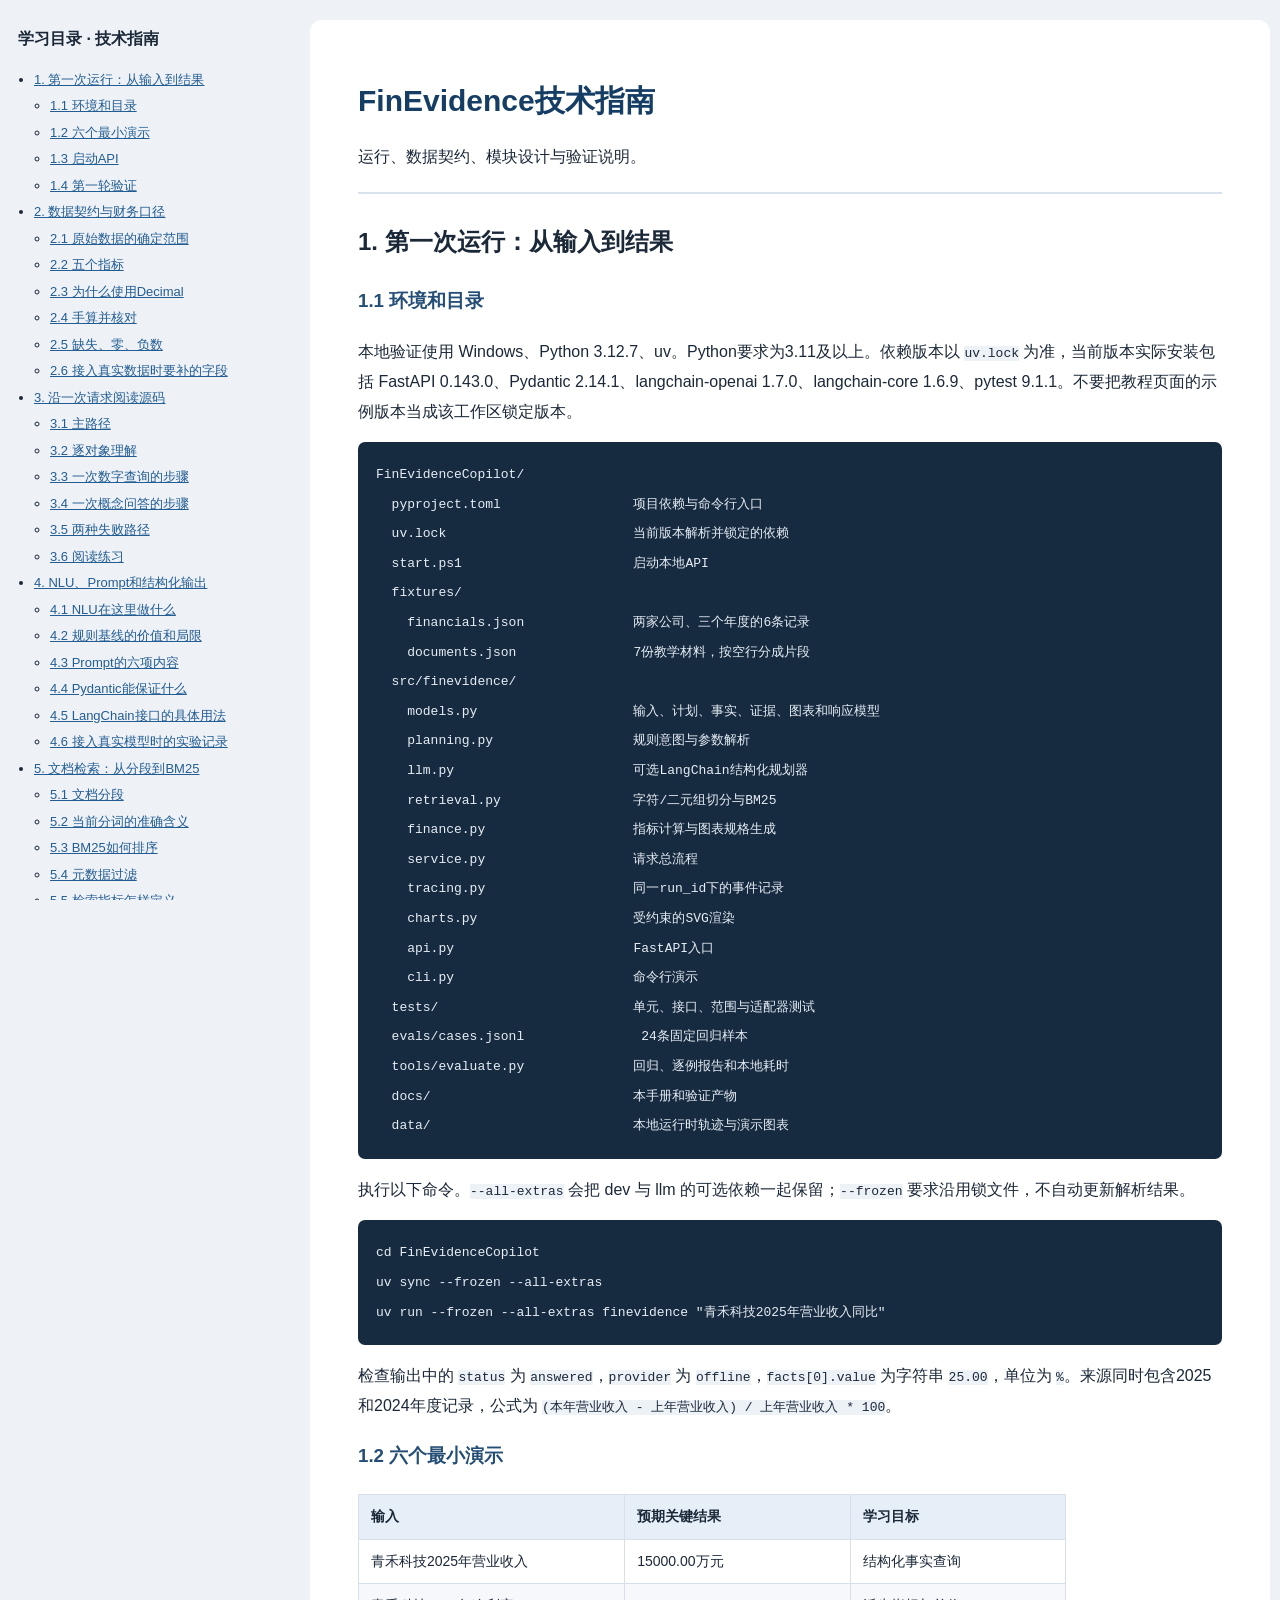
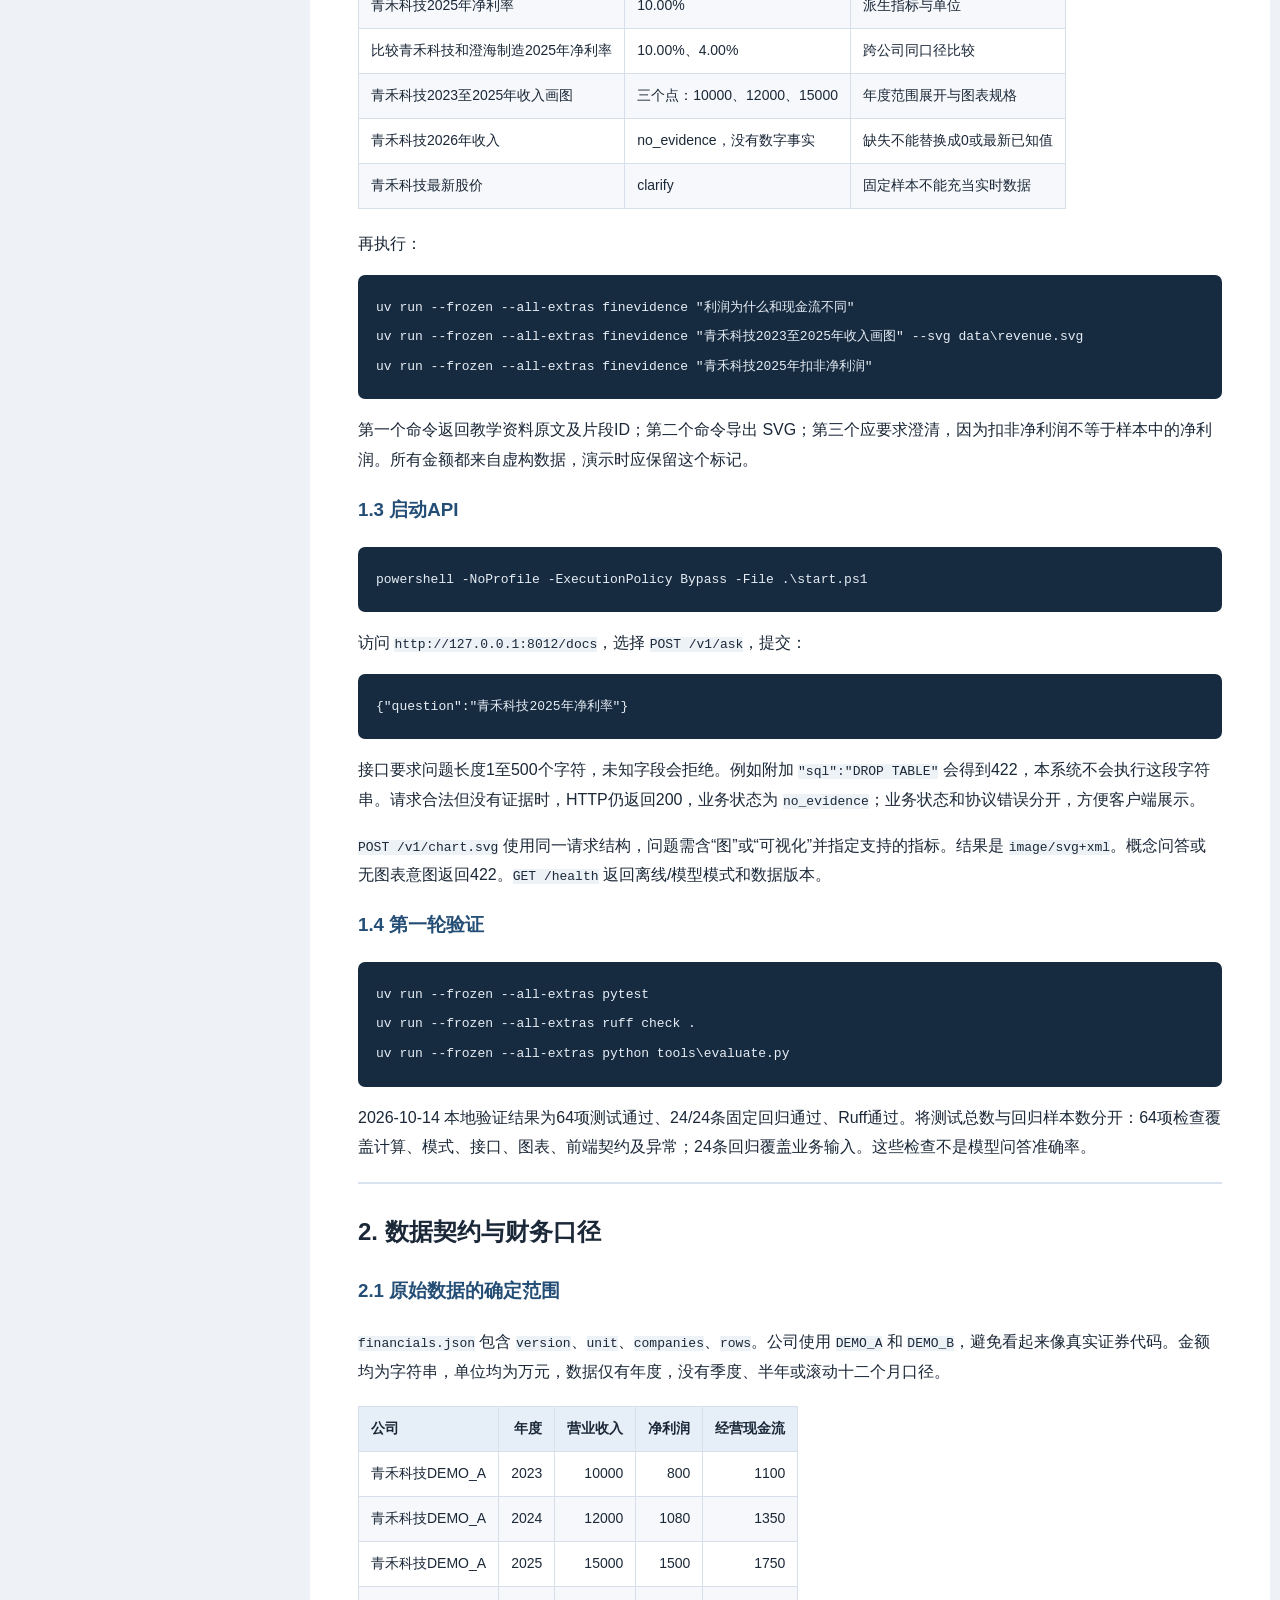
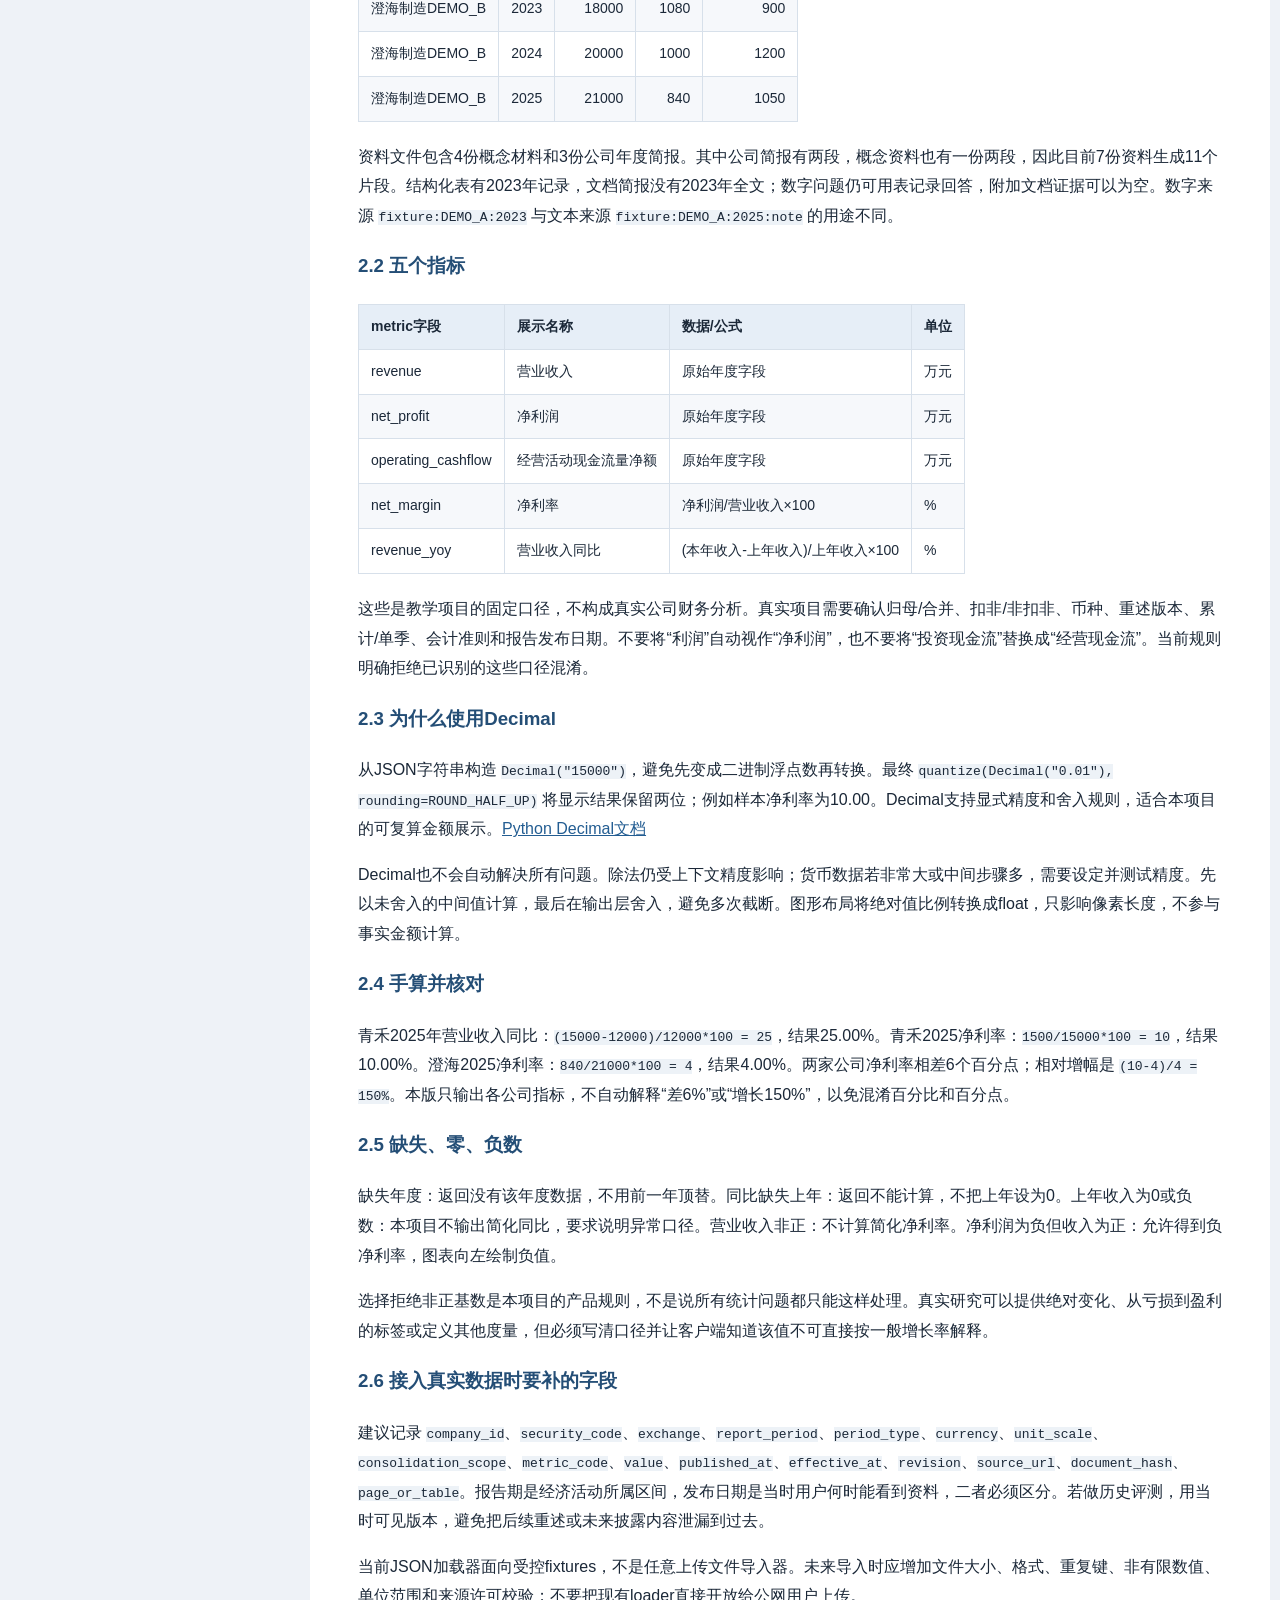
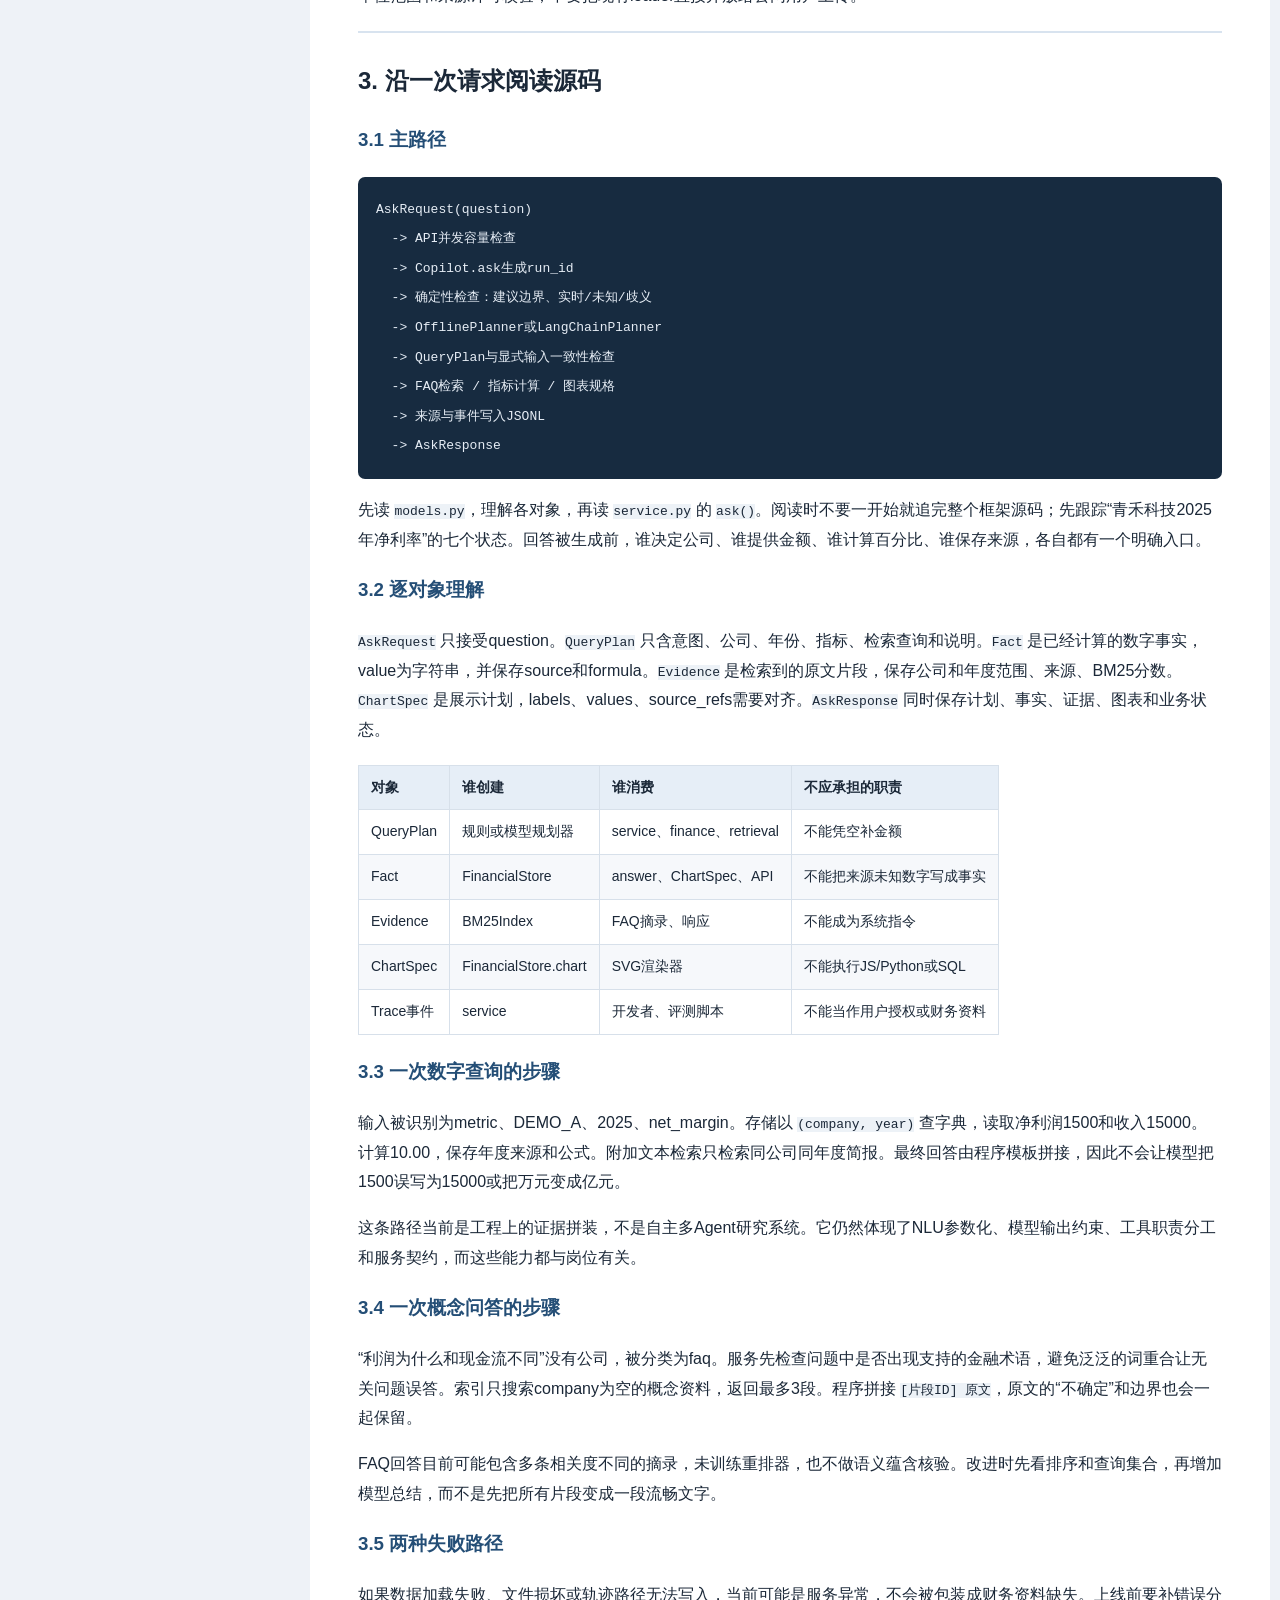
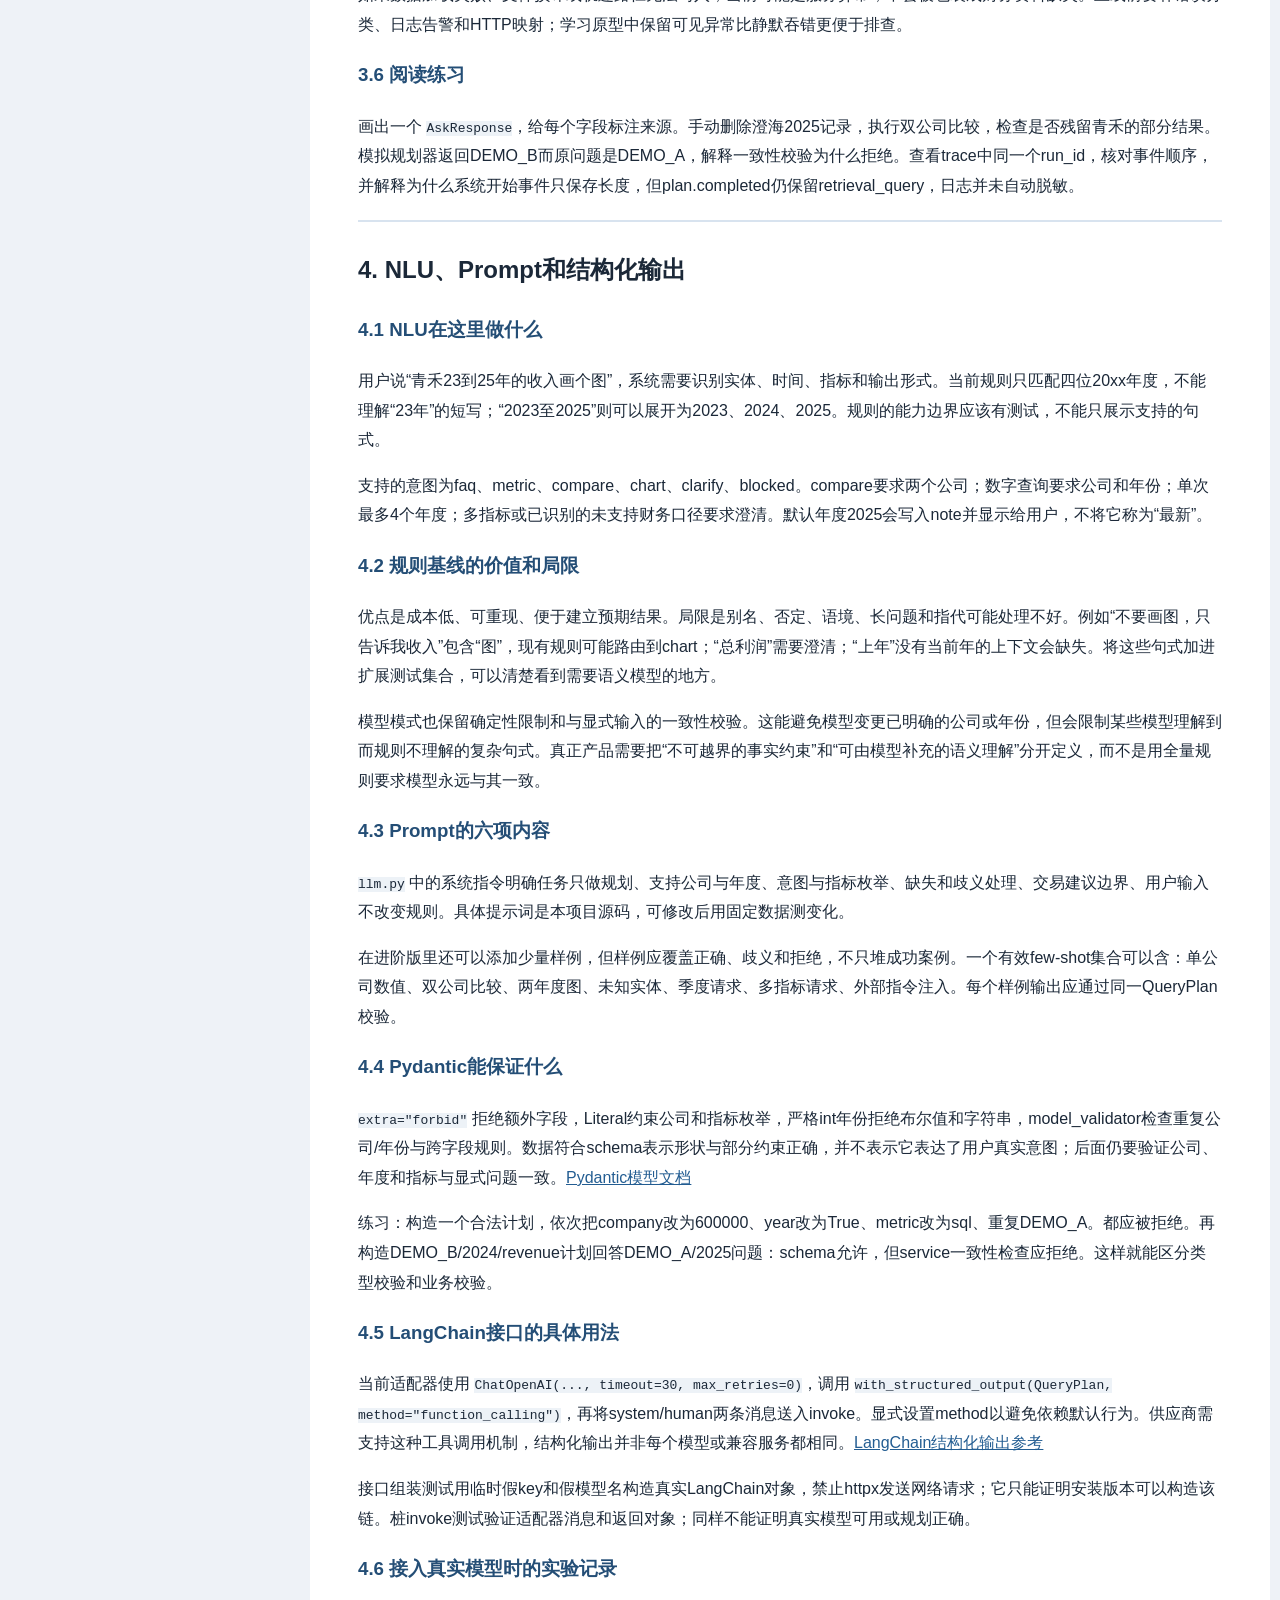
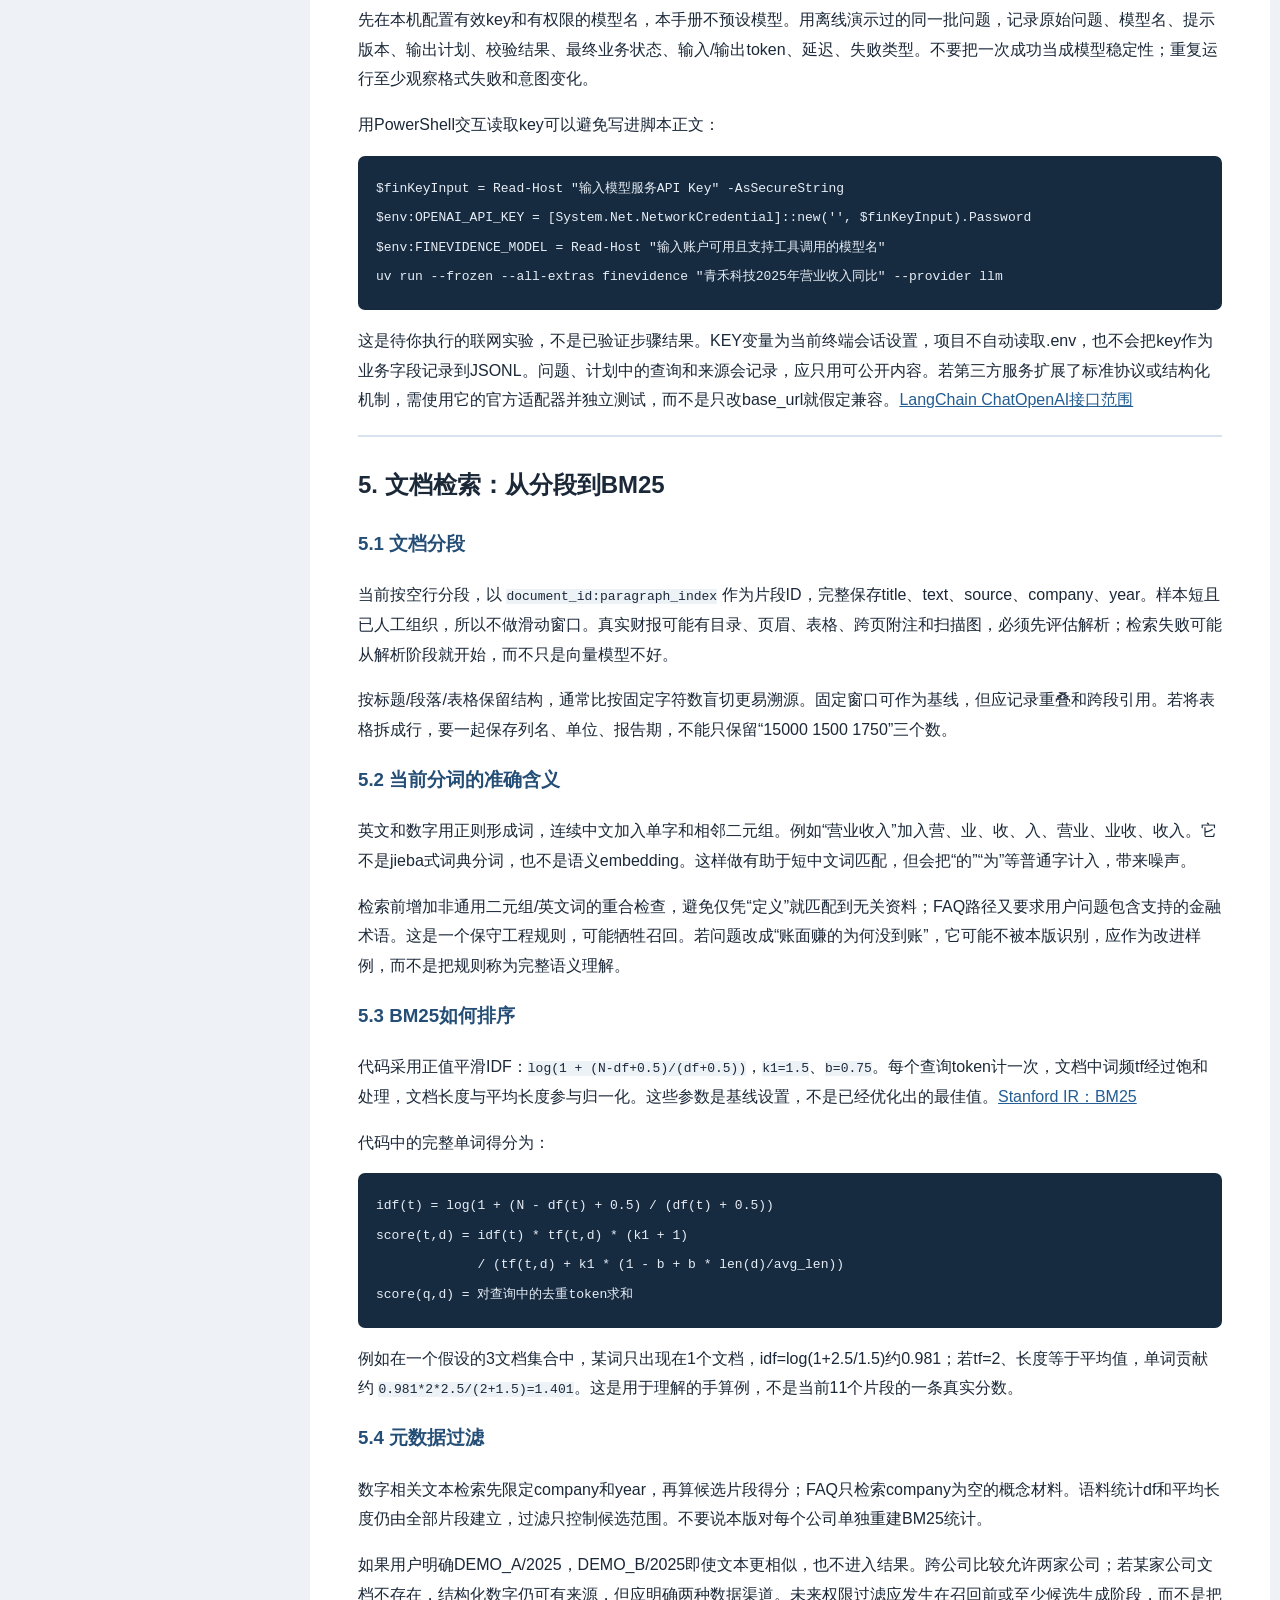
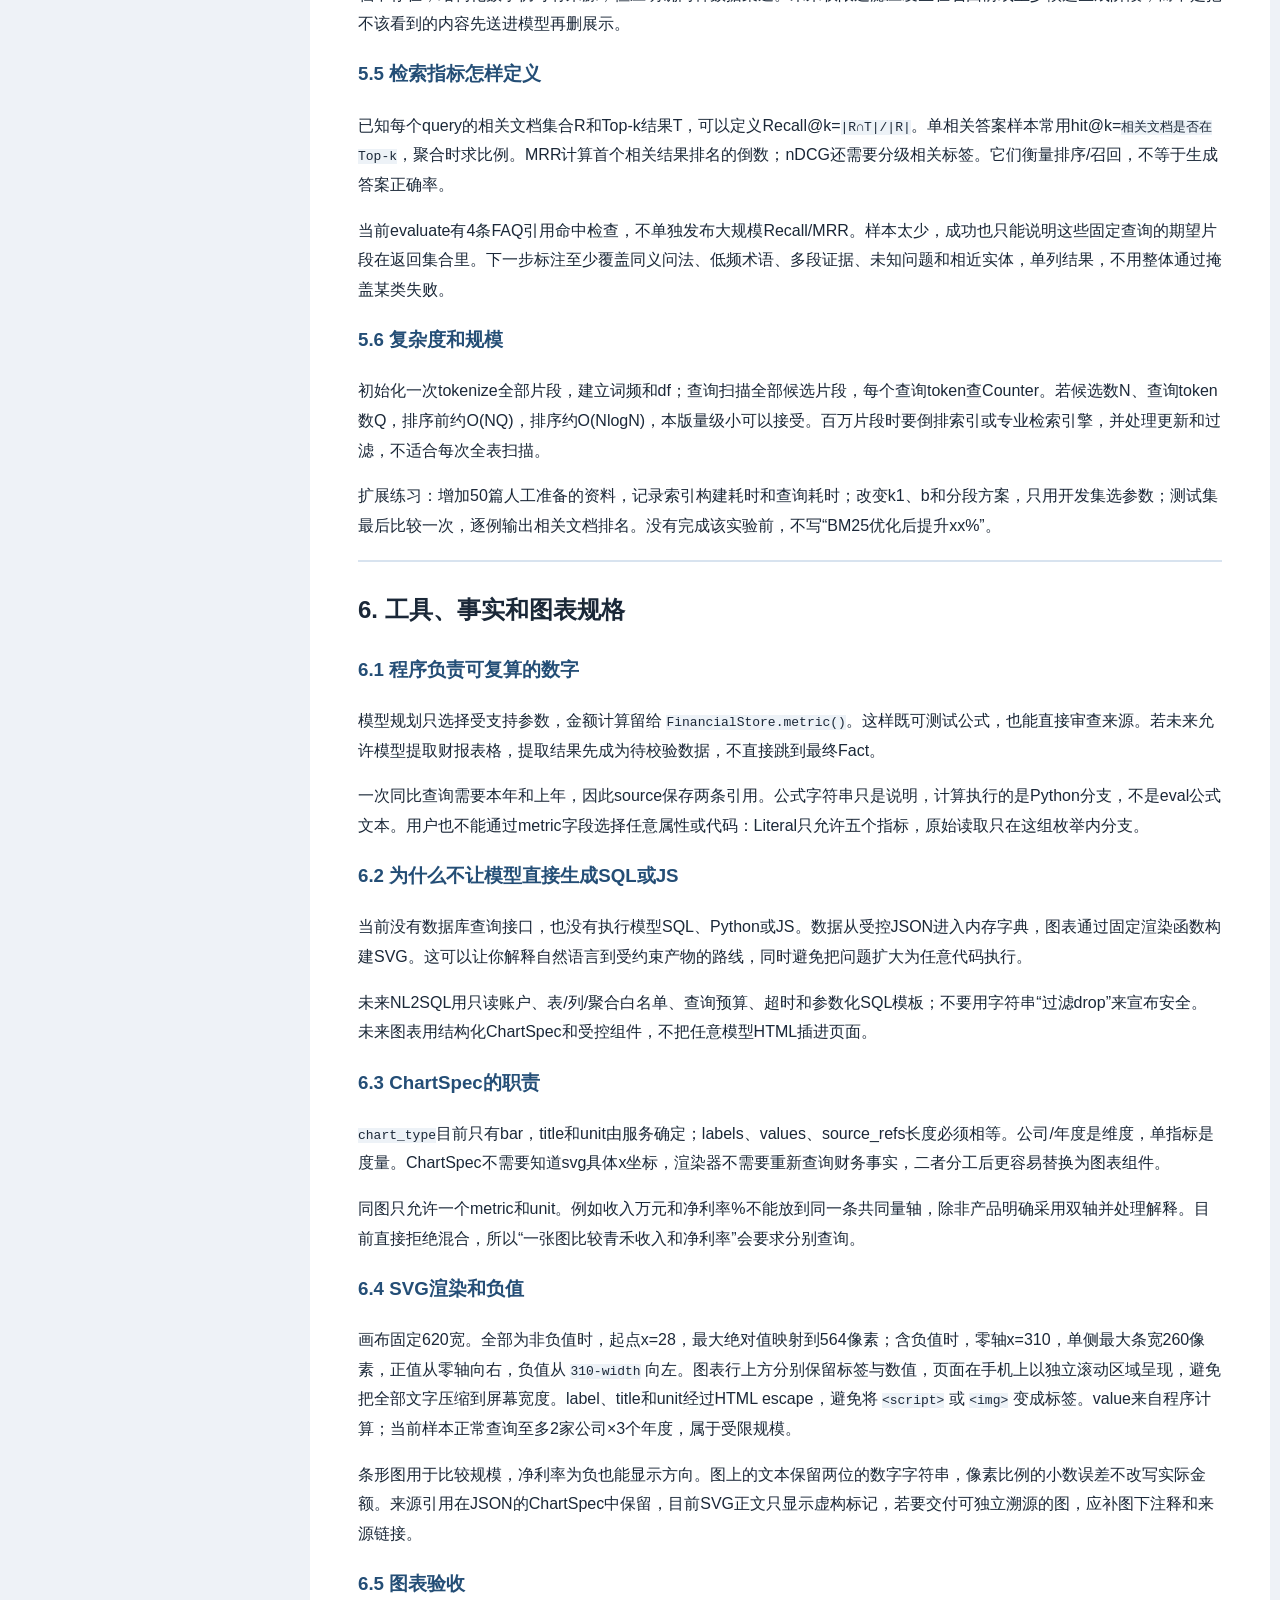
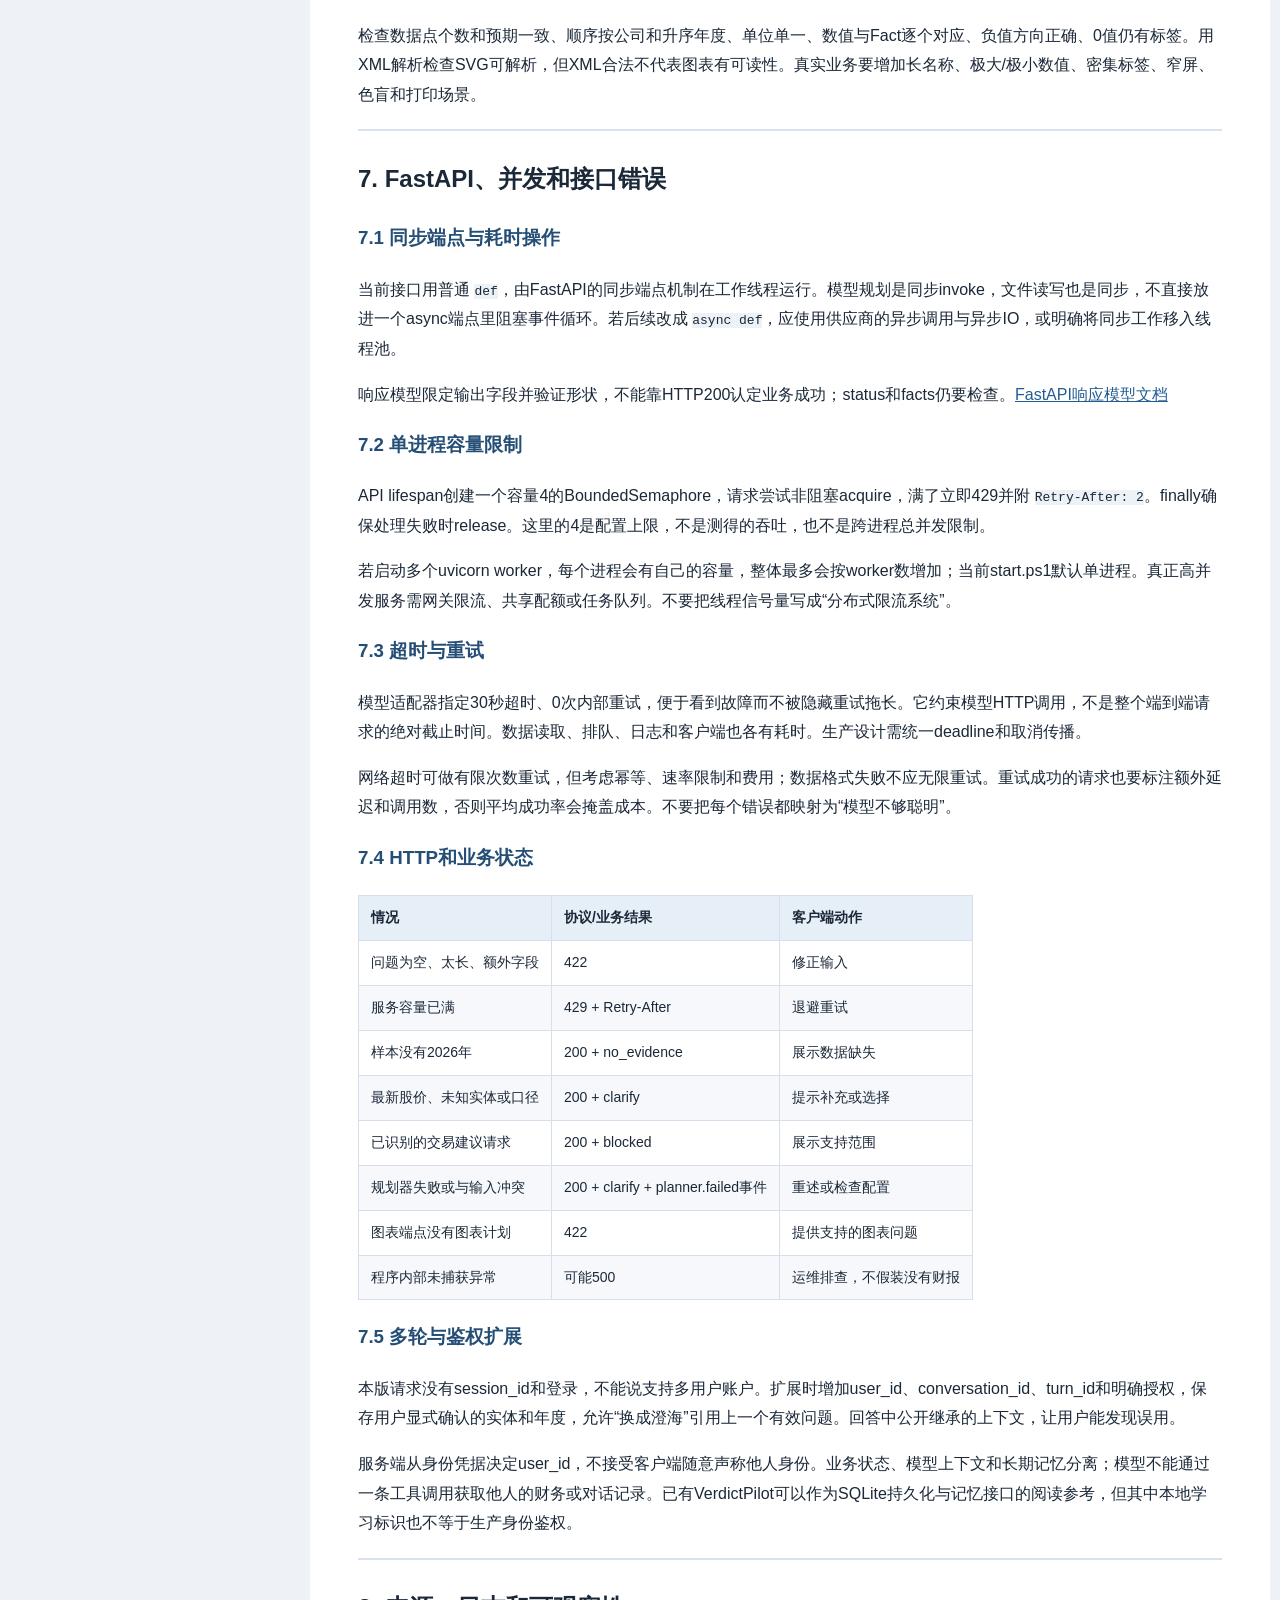
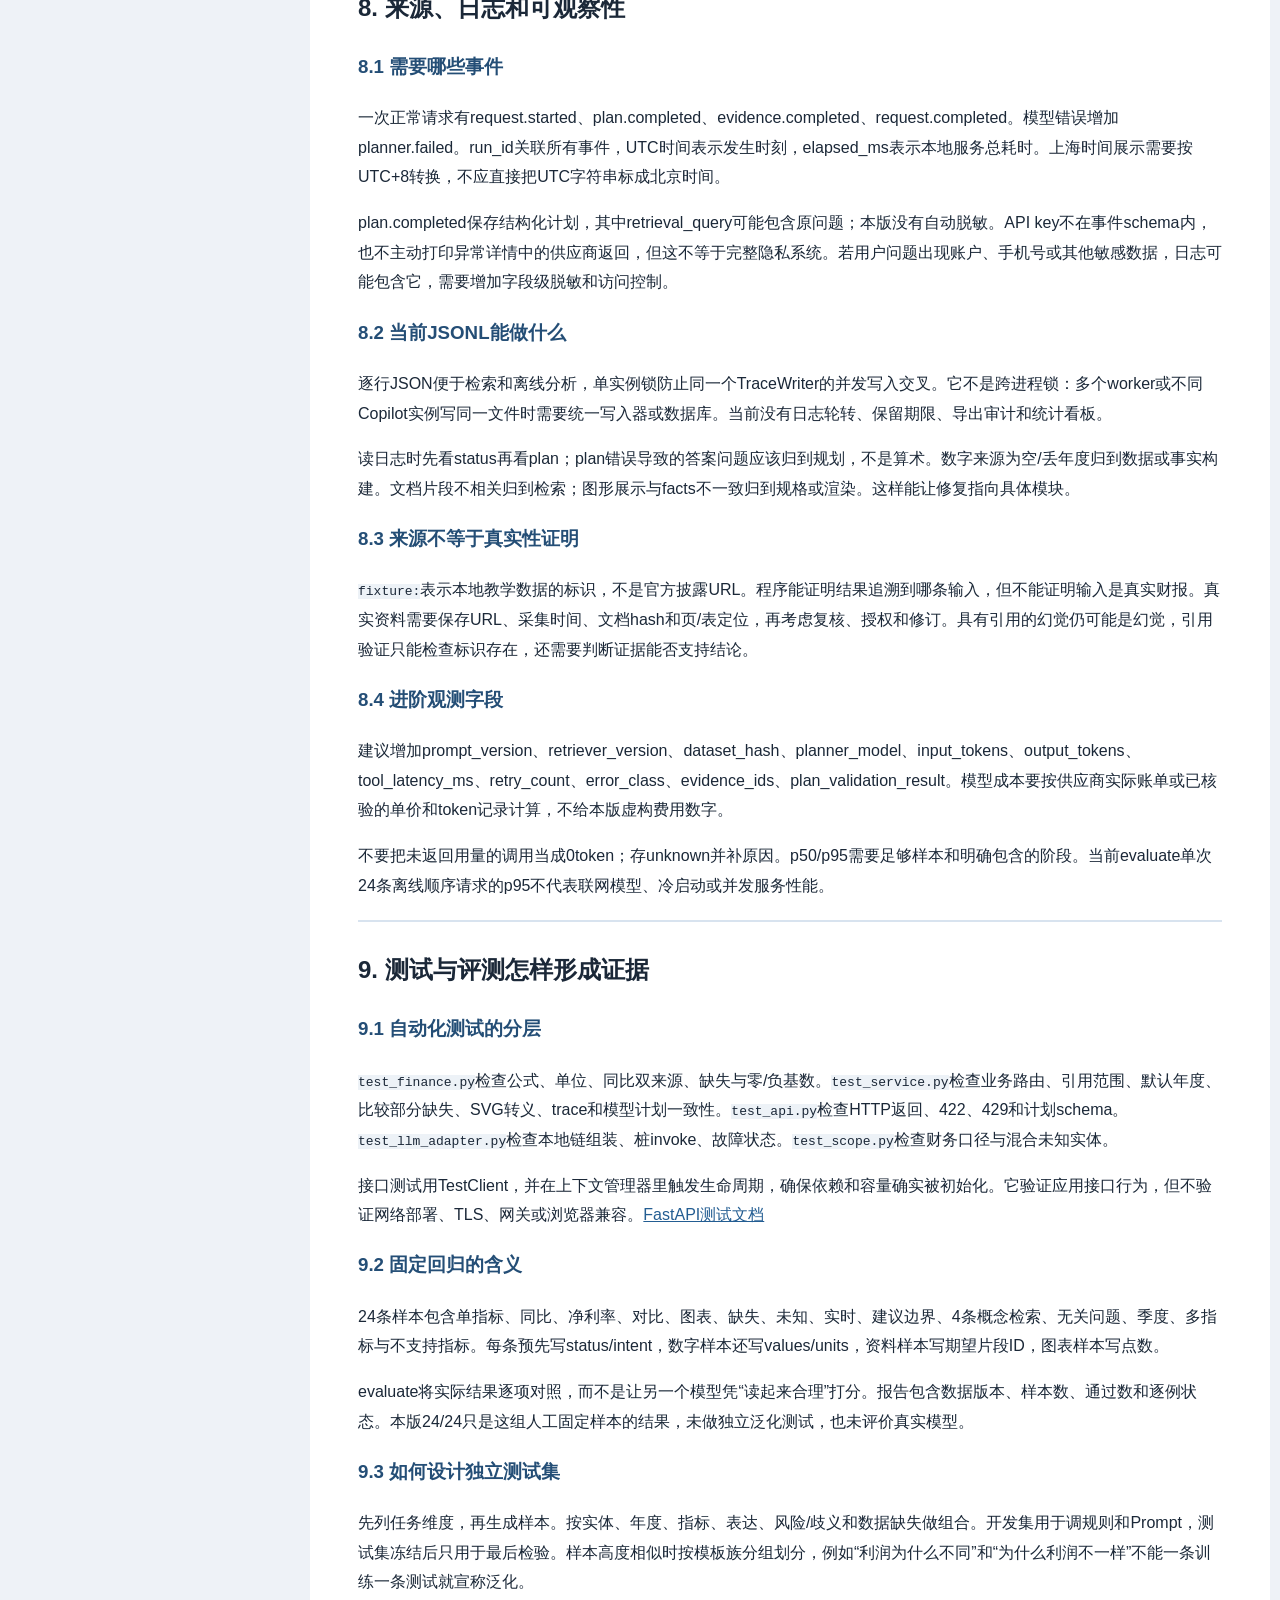
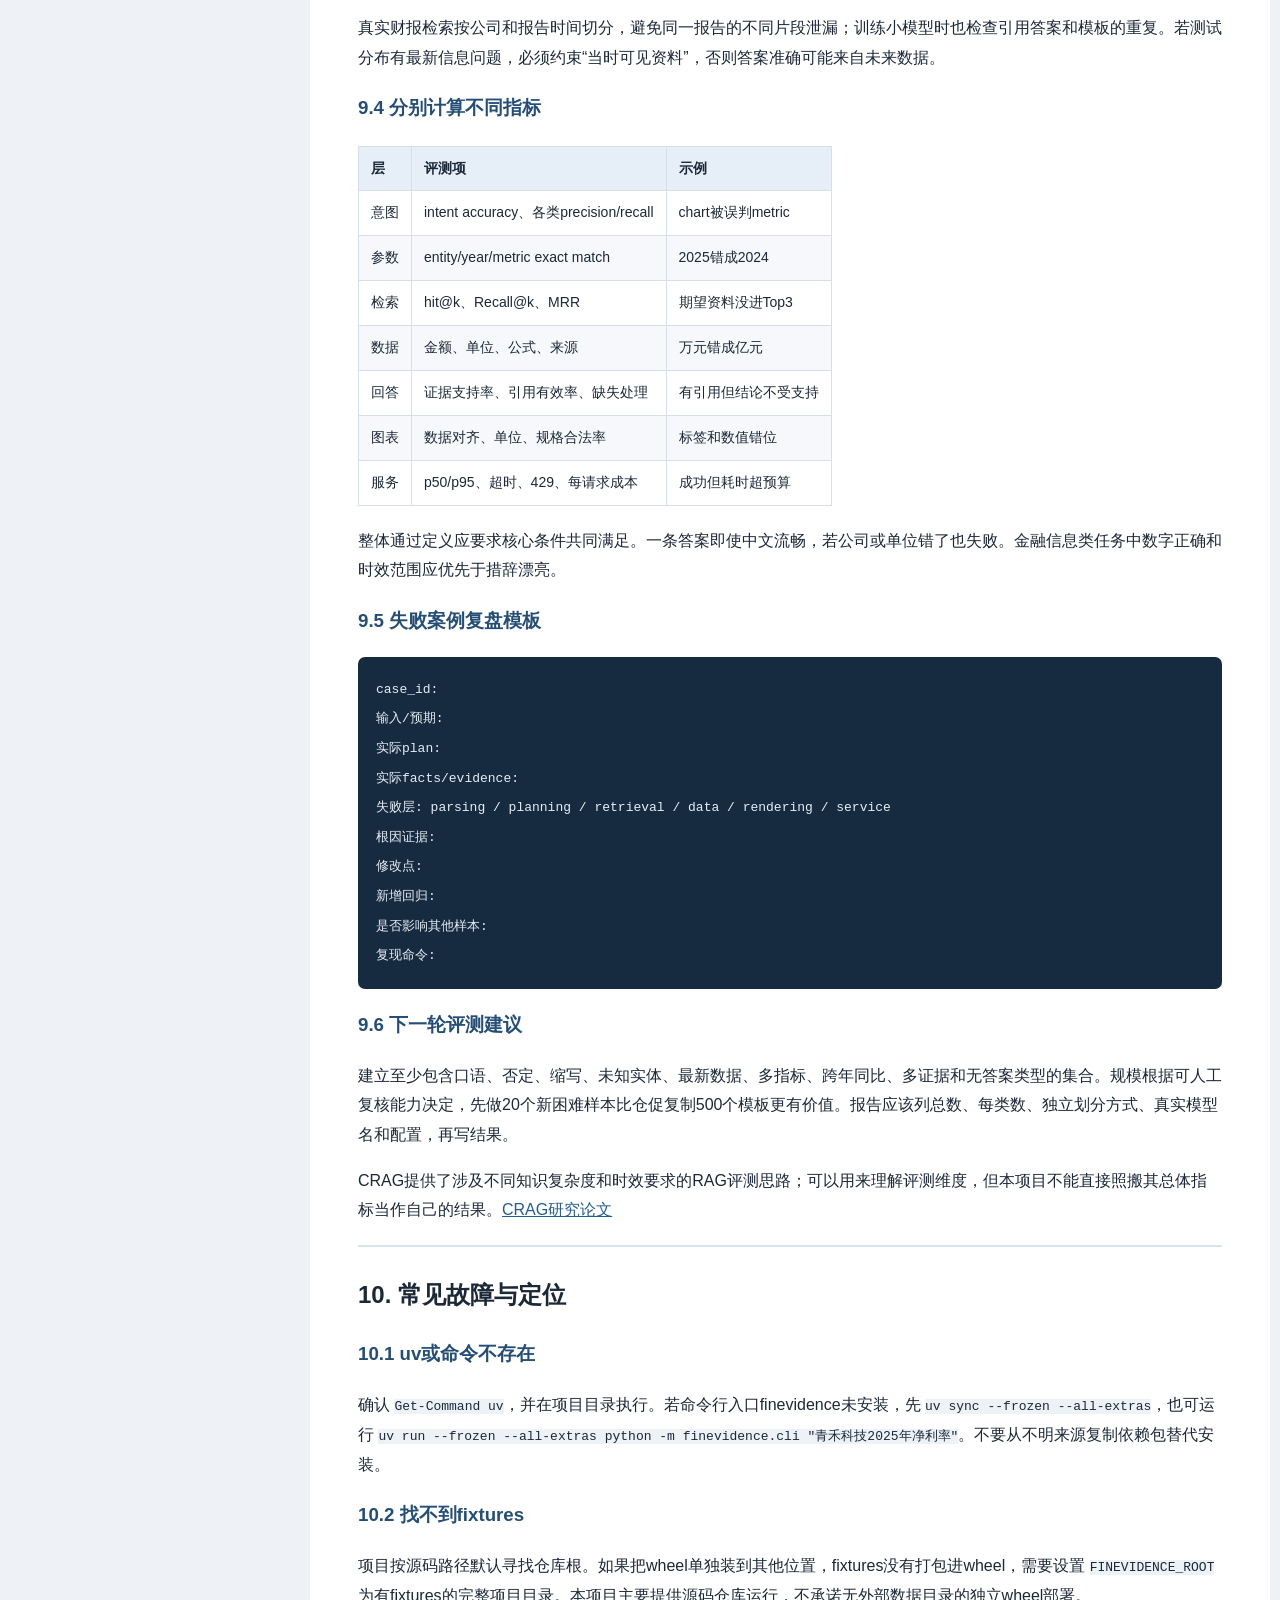
==== commit a6a29390: "Improve research reading, source navigation and query recovery" ====
--- a/docs/guide.html
+++ b/docs/guide.html
@@ -204,7 +204,7 @@
 uv run --frozen --all-extras ruff check .
 uv run --frozen --all-extras python tools\evaluate.py
 </code></pre>
-<p>2026-10-12当前提交的结果为56项测试通过、24/24条固定回归通过、Ruff通过。将测试总数与回归样本数分开：56项检查覆盖计算、模式、接口、图表及异常；24条回归覆盖业务输入。二者不能相加成“80道模型问答准确率”。</p>
+<p>2026-10-14 本地验证结果为64项测试通过、24/24条固定回归通过、Ruff通过。将测试总数与回归样本数分开：64项检查覆盖计算、模式、接口、图表、前端契约及异常；24条回归覆盖业务输入。这些检查不是模型问答准确率。</p>
 <h2 id="2">2. 数据契约与财务口径</h2>
 <h3 id="21">2.1 原始数据的确定范围</h3>
 <p><code>financials.json</code> 包含 <code>version</code>、<code>unit</code>、<code>companies</code>、<code>rows</code>。公司使用 <code>DEMO_A</code> 和 <code>DEMO_B</code>，避免看起来像真实证券代码。金额均为字符串，单位均为万元，数据仅有年度，没有季度、半年或滚动十二个月口径。</p>
@@ -447,7 +447,7 @@
 <p><code>chart_type</code>目前只有bar，title和unit由服务确定；labels、values、source_refs长度必须相等。公司/年度是维度，单指标是度量。ChartSpec不需要知道svg具体x坐标，渲染器不需要重新查询财务事实，二者分工后更容易替换为图表组件。</p>
 <p>同图只允许一个metric和unit。例如收入万元和净利率%不能放到同一条共同量轴，除非产品明确采用双轴并处理解释。目前直接拒绝混合，所以“一张图比较青禾收入和净利率”会要求分别查询。</p>
 <h3 id="64-svg">6.4 SVG渲染和负值</h3>
-<p>画布固定900宽，最大绝对值映射到200像素，中心基线x=530；正值从530向右，负值从 <code>530-width</code> 向左。label、title和unit经过HTML escape，避免将 <code>&lt;script&gt;</code> 或 <code>&lt;img&gt;</code> 变成标签。value来自程序计算；labels数量在正常查询中至多2家公司×4个年度，属于受限规模。</p>
+<p>画布固定620宽。全部为非负值时，起点x=28，最大绝对值映射到564像素；含负值时，零轴x=310，单侧最大条宽260像素，正值从零轴向右，负值从 <code>310-width</code> 向左。图表行上方分别保留标签与数值，页面在手机上以独立滚动区域呈现，避免把全部文字压缩到屏幕宽度。label、title和unit经过HTML escape，避免将 <code>&lt;script&gt;</code> 或 <code>&lt;img&gt;</code> 变成标签。value来自程序计算；当前样本正常查询至多2家公司×3个年度，属于受限规模。</p>
 <p>条形图用于比较规模，净利率为负也能显示方向。图上的文本保留两位的数字字符串，像素比例的小数误差不改写实际金额。来源引用在JSON的ChartSpec中保留，目前SVG正文只显示虚构标记，若要交付可独立溯源的图，应补图下注释和来源链接。</p>
 <h3 id="65">6.5 图表验收</h3>
 <p>检查数据点个数和预期一致、顺序按公司和升序年度、单位单一、数值与Fact逐个对应、负值方向正确、0值仍有标签。用XML解析检查SVG可解析，但XML合法不代表图表有可读性。真实业务要增加长名称、极大/极小数值、密集标签、窄屏、色盲和打印场景。</p>
@@ -689,4 +689,4 @@
 <td>监督训练配置</td>
 </tr>
 </tbody>
-</table></main></div></body></html>
+</table></main></div></body></html>
